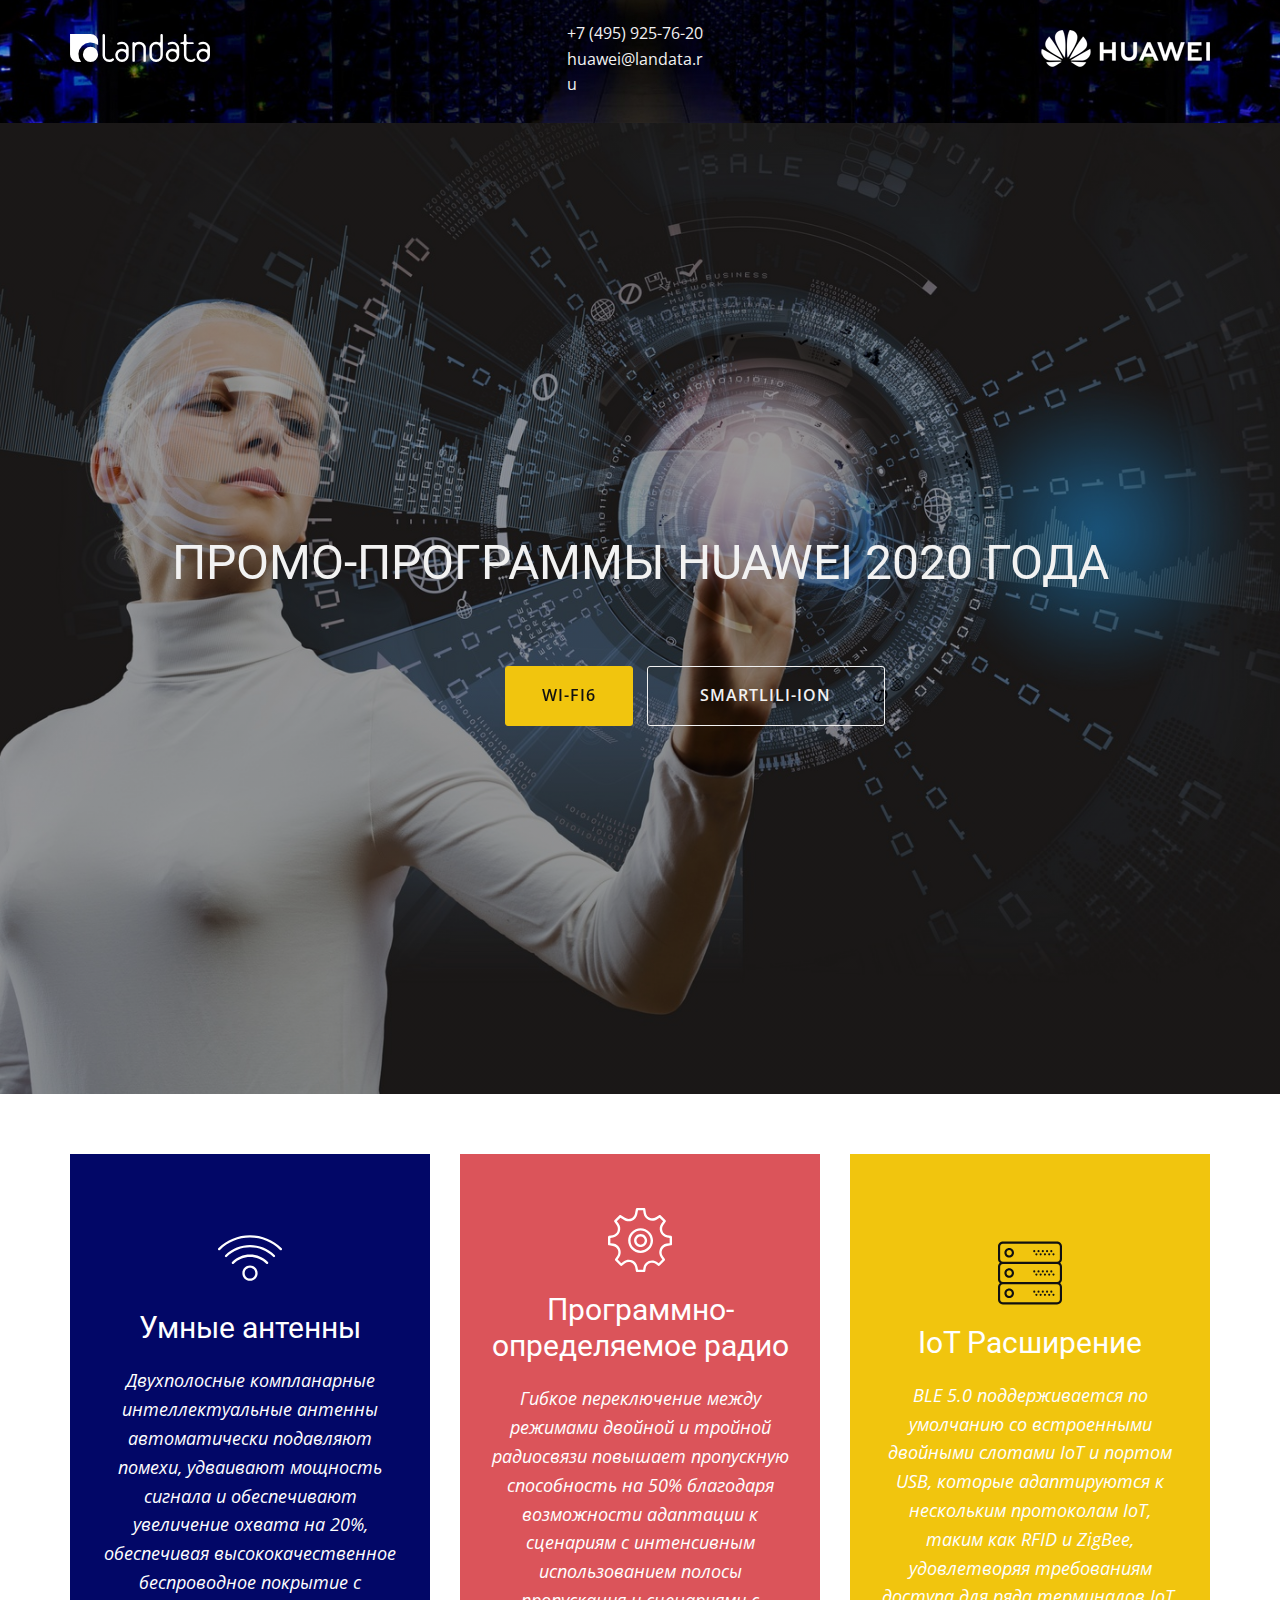
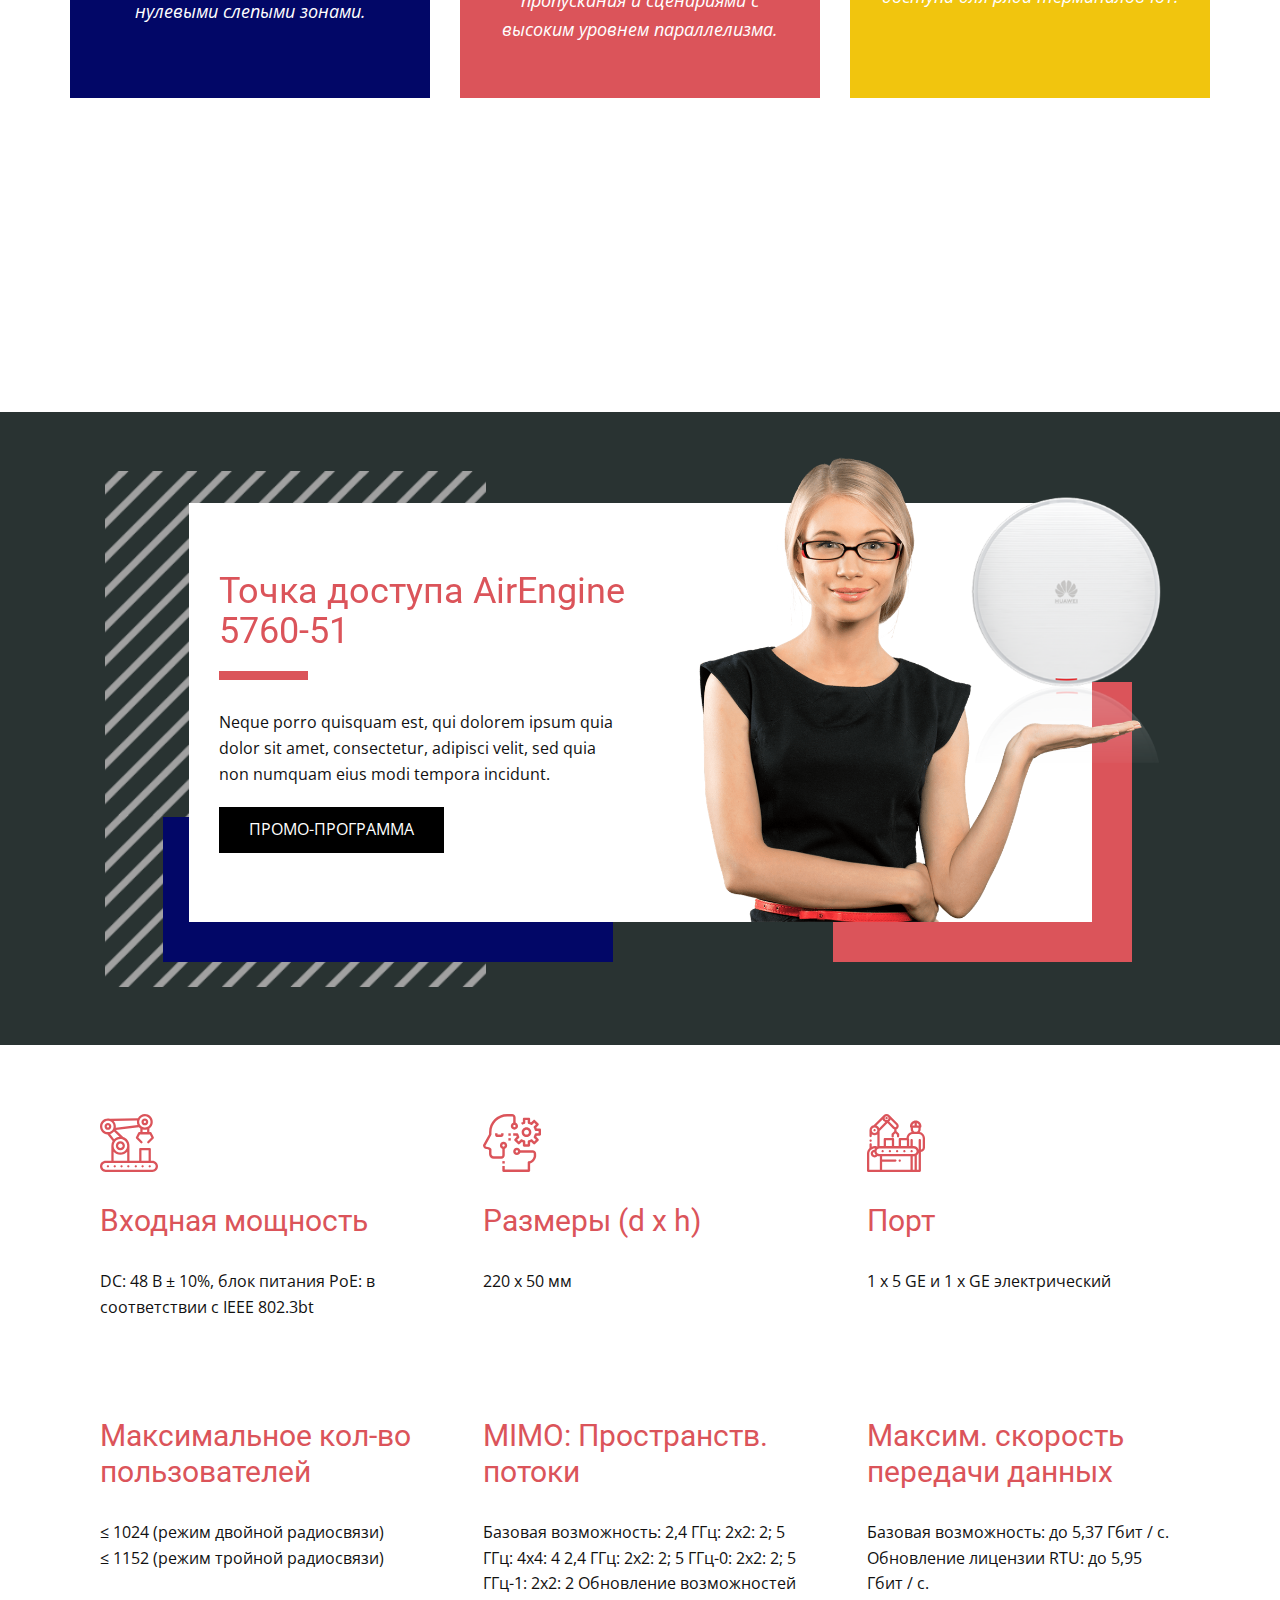
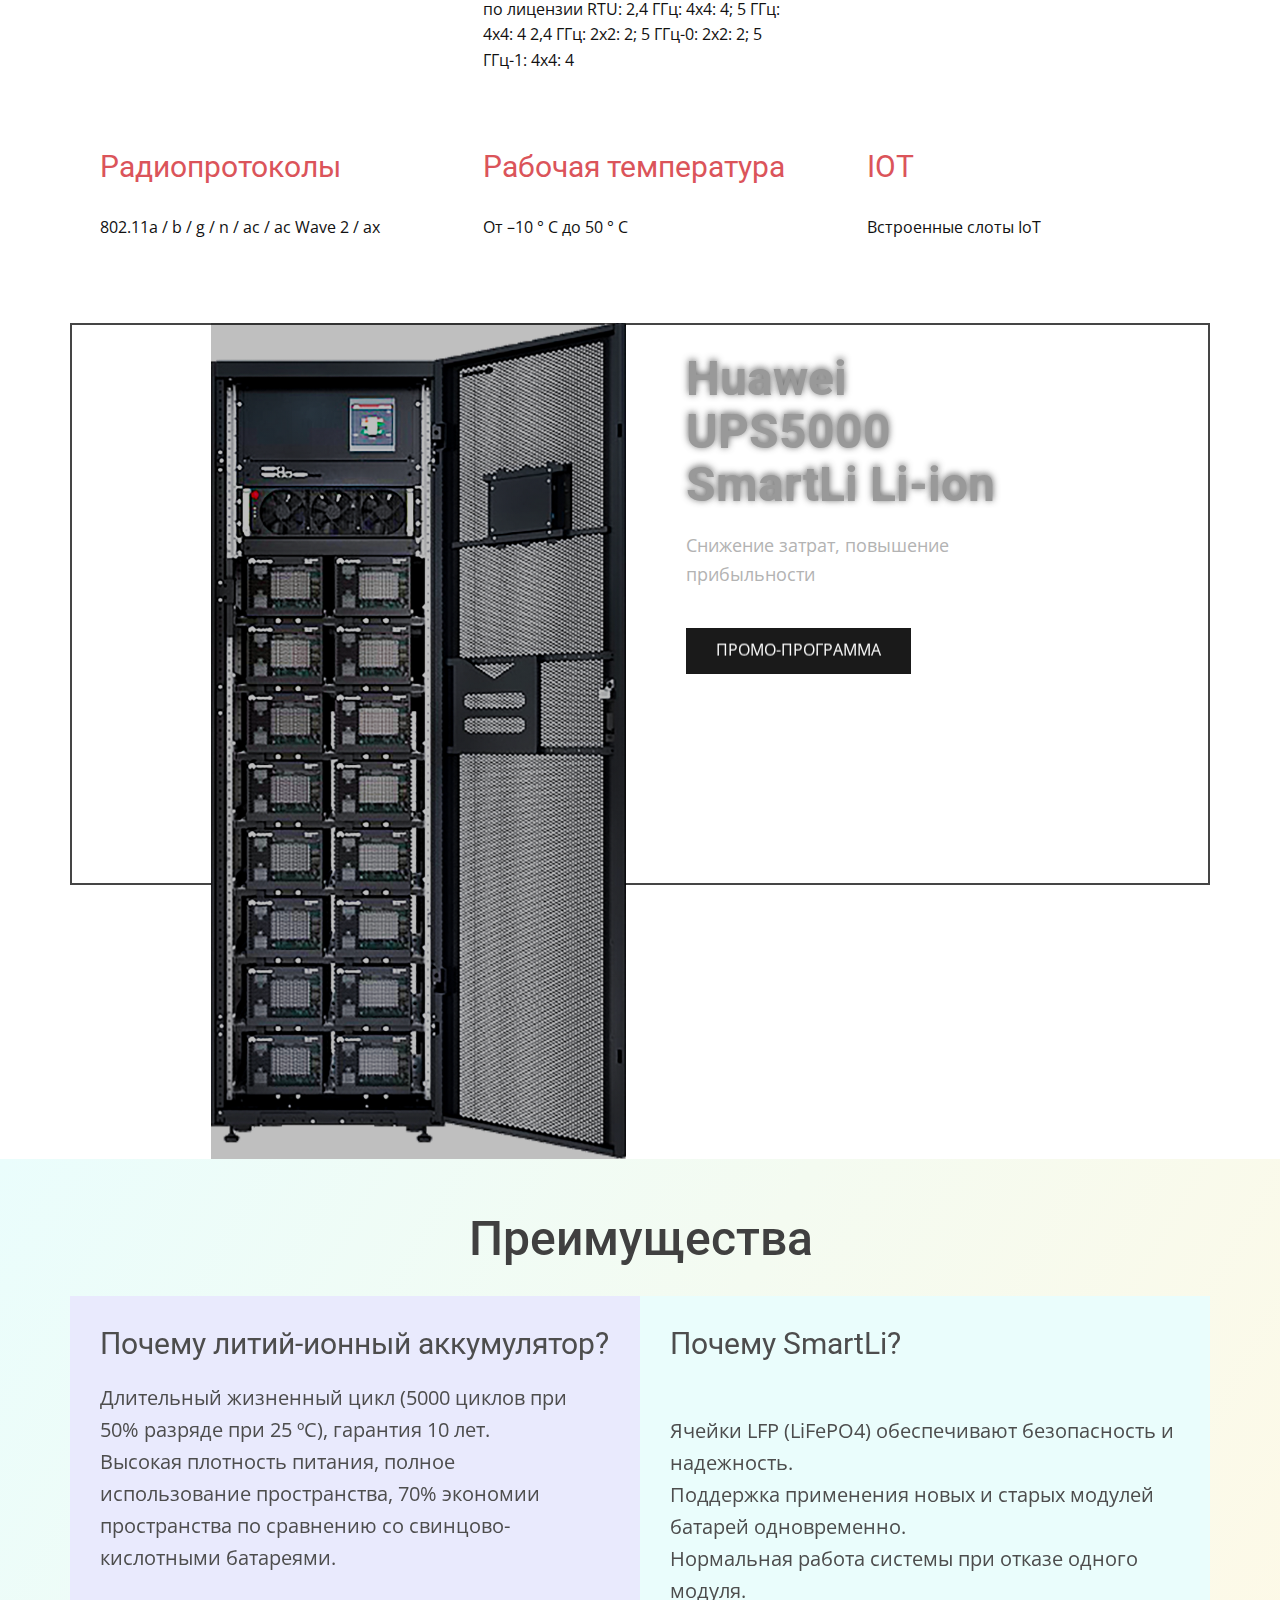
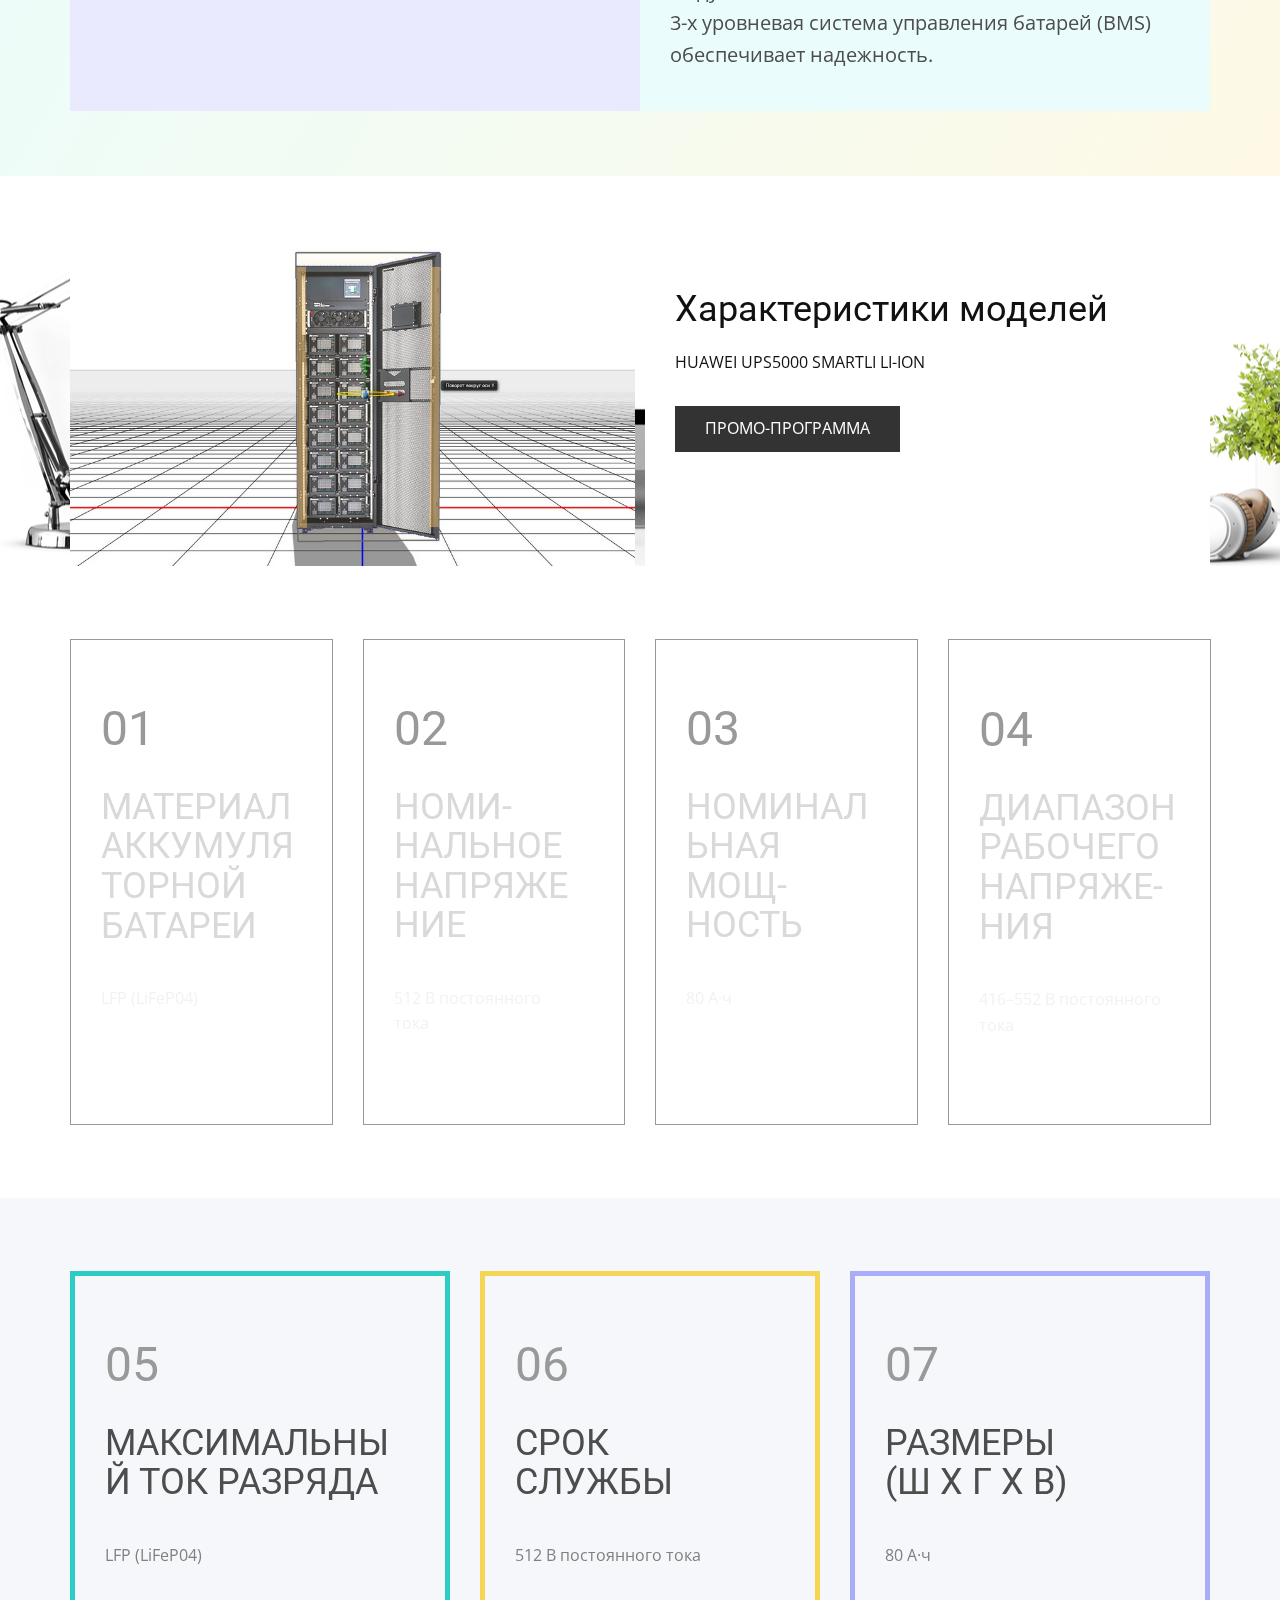
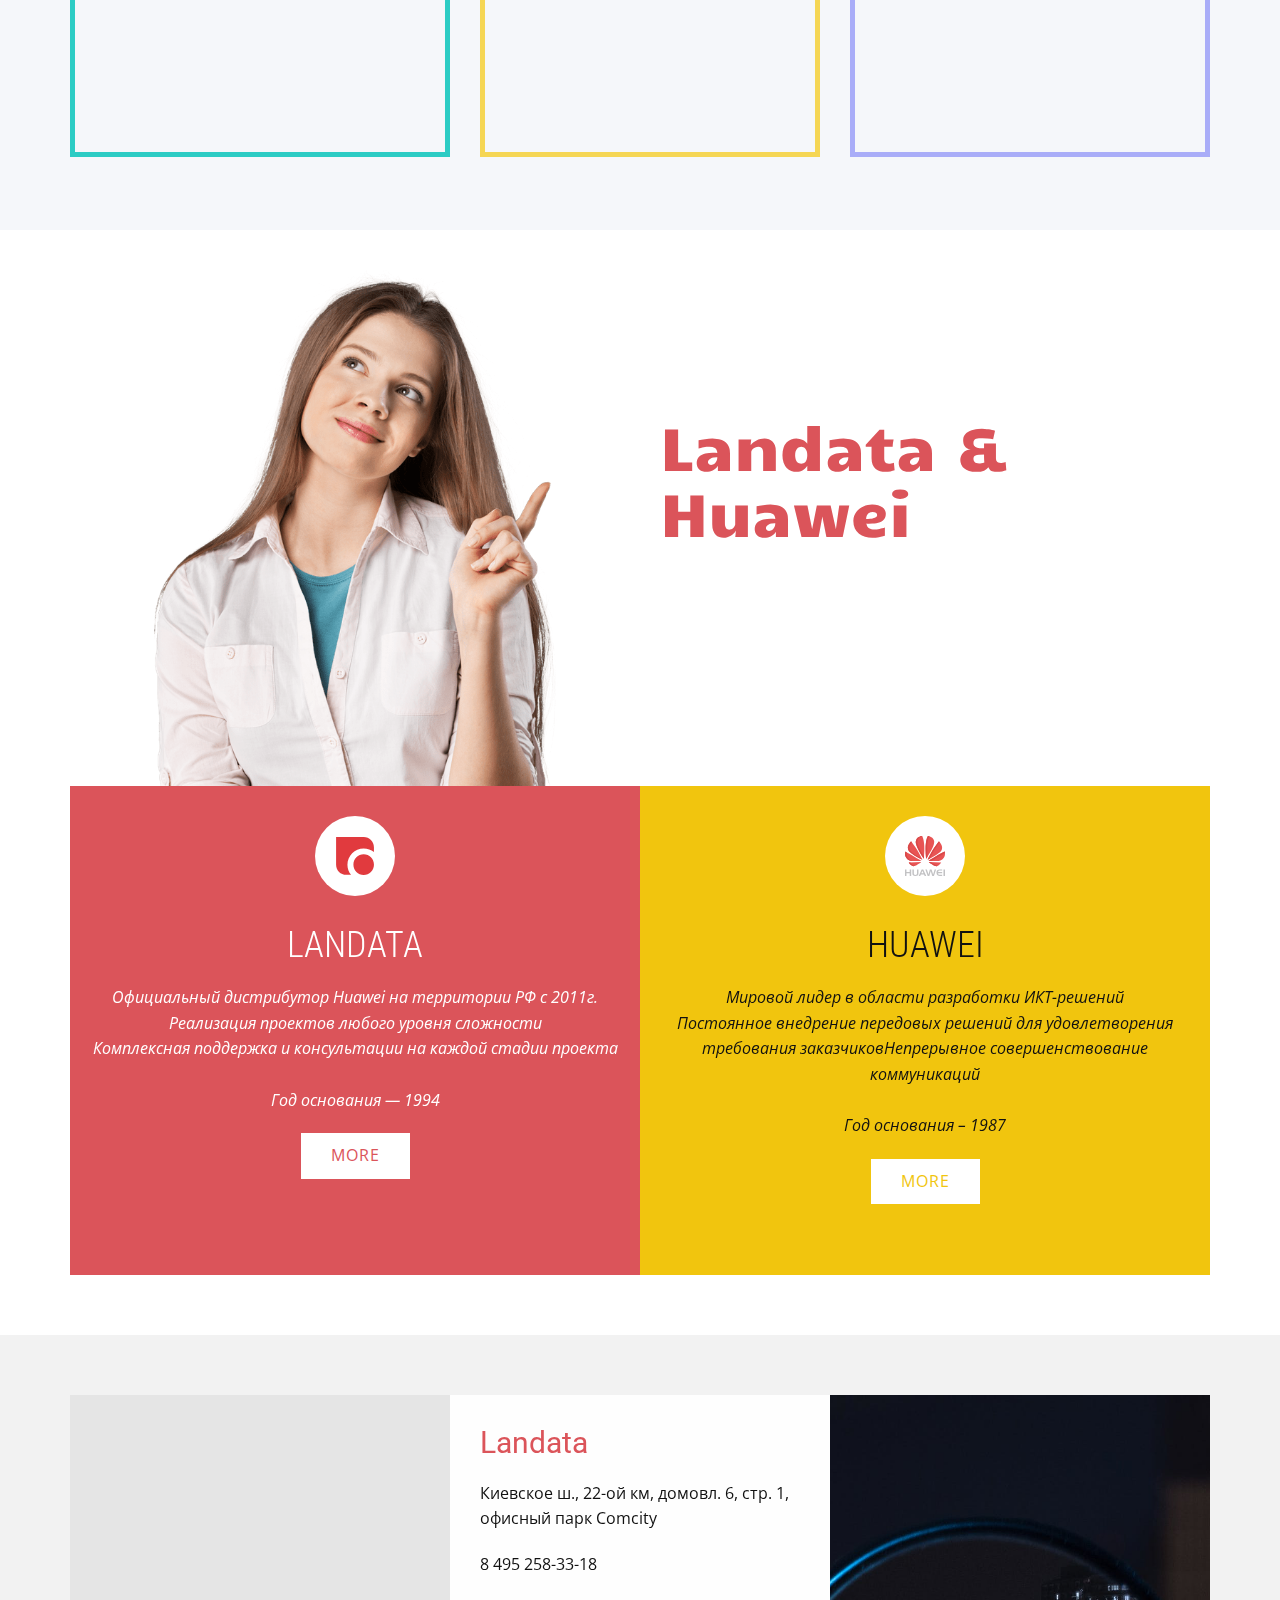
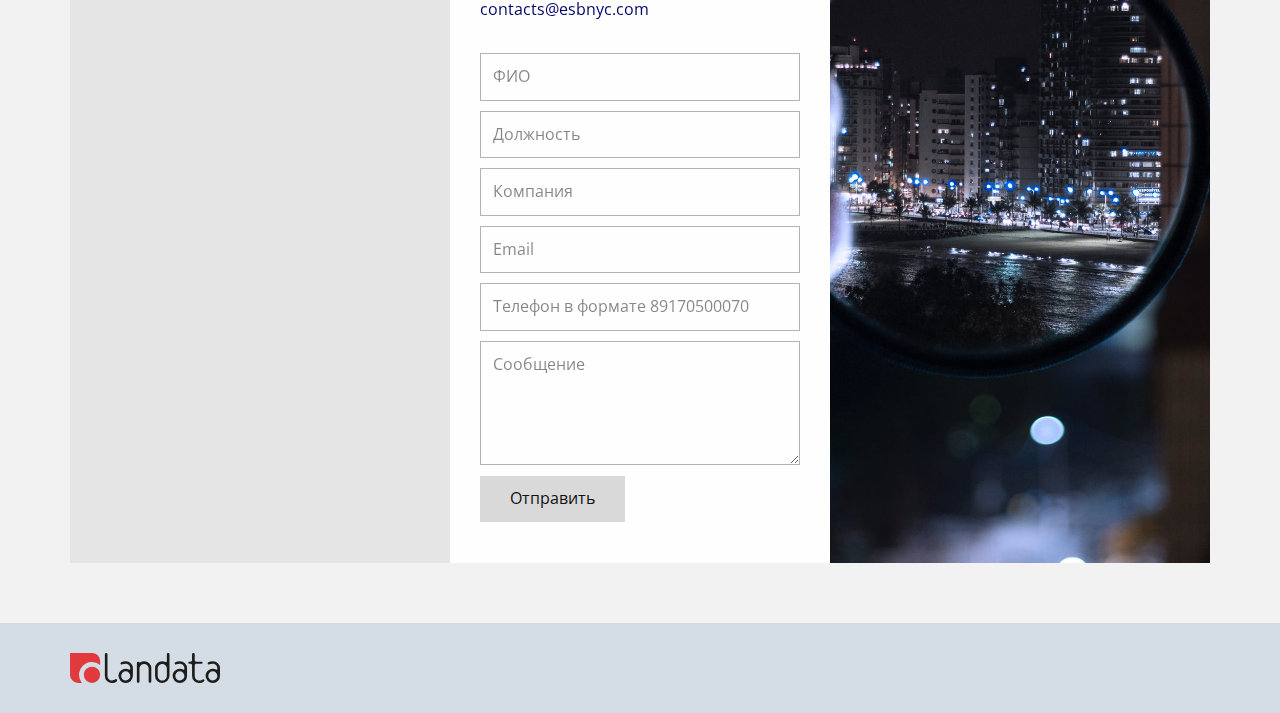
==== Landata-Huawei/home.html @ 4cc13ca8 "landata-huawei" ====
<!DOCTYPE html>
<html style="font-size: 16px;">
  <head>
    <meta name="viewport" content="width=device-width, initial-scale=1.0">
    <meta charset="utf-8">
    <meta name="keywords" content="ПРОМО-ПРОГРАММЫ HUAWEI 2020 ГОДА, Точка доступа AirEngine 5760-51, Huawei UPS5000 SmartLi Li-ion, Преимущества">
    <meta name="description" content="ПРОМО-ПРОГРАММЫ HUAWEI 2020 ГОД">
    <meta name="page_type" content="np-template-header-footer-from-plugin">
    <title>home</title>
    <link rel="stylesheet" href="nicepage.css" media="screen">
<link rel="stylesheet" href="home.css" media="screen">
    <script class="u-script" type="text/javascript" src="jquery.js" defer=""></script>
    <script class="u-script" type="text/javascript" src="nicepage.js" defer=""></script>
    <link rel="icon" href="images/favicon.png">
    <link id="u-google-font" rel="stylesheet" href="https://fonts.googleapis.com/css?family=Ubuntu:300,300i,400,400i,500,500i,700,700i|Roboto+Condensed:300,300i,400,400i,700,700i|Roboto:100,100i,300,300i,400,400i,500,500i,700,700i,900,900i|Open+Sans:300,300i,400,400i,600,600i,700,700i,800,800i|Candal">
    
    
    
    
    
    
    
    
    
    
    
    
    
    
    <script type="application/ld+json">{
		"@context": "http://schema.org",
		"@type": "Organization",
		"name": "Landata-Huawei",
		"url": "index.html",
		"logo": "images/2.svg"
}</script>
    <meta property="og:title" content="home">
    <meta property="og:type" content="website">
    <meta property="og:description" content="ПРОМО-ПРОГРАММЫ HUAWEI 2020 ГОД">
    <meta name="theme-color" content="#020767">
    <link rel="canonical" href="index.html">
    <meta property="og:url" content="index.html">
  </head>
  <body class="u-body"><header class="u-clearfix u-header u-image u-shading u-header" id="sec-599b" data-image-width="1600" data-image-height="827"><div class="u-clearfix u-sheet u-valign-middle u-sheet-1">
        <a href="#" class="u-image u-logo u-image-1">
          <img src="images/2.svg" class="u-logo-image u-logo-image-1" data-image-width="140">
        </a>
        <a href="#" class="u-image u-logo u-image-2" data-image-width="169" data-image-height="38">
          <img src="images/logo-huawei1.png" class="u-logo-image u-logo-image-2" data-image-width="140">
        </a>
        <p class="u-align-center-xs u-hidden-xs u-text u-text-grey-5 u-text-1">+7 (495) 925-76-20&nbsp;
          <br>
          <a class="logo-description" href="mailto:huawei@landata.ru">huawei@landata.ru</a>
        </p>
      </div></header>
    <section class="skrollable skrollable-after u-clearfix u-image u-shading u-section-1" id="sec-cb9d" data-image-width="1600" data-image-height="1067">
      <div class="u-clearfix u-sheet u-valign-middle-sm u-sheet-1">
        <div class="u-clearfix u-expanded-width-md u-layout-wrap u-layout-wrap-1">
          <div class="u-layout">
            <div class="u-layout-col">
              <div class="u-size-30">
                <div class="u-layout-row">
                  <div class="u-container-style u-layout-cell u-left-cell u-right-cell u-size-60 u-layout-cell-1">
                    <div class="u-container-layout u-valign-middle u-container-layout-1">
                      <h1 class="u-align-center u-text u-text-grey-5 u-text-1" data-animation-name="fadeIn" data-animation-duration="1000" data-animation-delay="0">ПРОМО-ПРОГРАММЫ HUAWEI 2020 ГОДА</h1>
                    </div>
                  </div>
                </div>
              </div>
              <div class="u-size-30">
                <div class="u-layout-row">
                  <div class="u-align-center-sm u-align-center-xs u-align-right-lg u-align-right-md u-align-right-xl u-container-style u-layout-cell u-left-cell u-size-30 u-layout-cell-2">
                    <div class="u-container-layout u-valign-middle u-container-layout-2">
                      <a href="#carousel_262c" class="u-border-1 u-border-palette-3-base u-border-radius-3 u-btn u-btn-round u-button-style u-palette-3-base u-btn-1" data-animation-name="jackInTheBox" data-animation-duration="1000" data-animation-delay="0" data-animation-direction="">WI-Fi6</a>
                    </div>
                  </div>
                  <div class="u-align-center-sm u-align-center-xs u-align-left-lg u-align-left-md u-align-left-xl u-container-style u-layout-cell u-right-cell u-size-30 u-layout-cell-3">
                    <div class="u-container-layout u-valign-middle u-container-layout-3">
                      <a href="#sec-e520" class="u-border-1 u-border-grey-5 u-border-radius-3 u-btn u-btn-round u-button-style u-none u-btn-2">SMARTLILI-ION</a>
                    </div>
                  </div>
                </div>
              </div>
            </div>
          </div>
        </div>
      </div>
    </section>
    <section class="skrollable skrollable-after u-align-center u-clearfix u-image u-parallax u-valign-top-lg u-valign-top-xl u-section-2" id="carousel_262c">
      <div class="u-container-style u-expanded-width-lg u-expanded-width-md u-expanded-width-sm u-expanded-width-xl u-group u-white u-group-1">
        <div class="u-container-layout u-container-layout-1"></div>
      </div>
      <div class="u-clearfix u-gutter-30 u-layout-wrap u-layout-wrap-1">
        <div class="u-layout">
          <div class="u-layout-row">
            <div class="u-container-style u-layout-cell u-left-cell u-palette-1-base u-size-20 u-layout-cell-1">
              <div class="u-container-layout u-valign-middle u-container-layout-2">
                <span class="u-icon u-icon-circle u-icon-1" data-animation-name="pulse" data-animation-duration="1000" data-animation-delay="0" data-animation-direction="">
                  <svg class="u-svg-link" preserveAspectRatio="xMidYMin slice" viewBox="0 0 54.908 54.908" style=""><use xmlns:xlink="http://www.w3.org/1999/xlink" xlink:href="#svg-983d"></use></svg>
                  <svg version="1.1" id="svg-983d" xmlns="http://www.w3.org/2000/svg" xmlns:xlink="http://www.w3.org/1999/xlink" x="0px" y="0px" viewBox="0 0 54.908 54.908" style="enable-background:new 0 0 54.908 54.908;" xml:space="preserve" class="u-svg-content"><g><path d="M54.615,19.123c-7.243-7.244-16.89-11.233-27.161-11.233S7.537,11.878,0.293,19.123c-0.391,0.391-0.391,1.023,0,1.414
		s1.023,0.391,1.414,0C8.573,13.67,17.717,9.889,27.454,9.889s18.881,3.781,25.747,10.647c0.195,0.195,0.451,0.293,0.707,0.293
		s0.512-0.098,0.707-0.293C55.006,20.146,55.006,19.513,54.615,19.123z"></path><path d="M6.171,25c-0.391,0.391-0.391,1.023,0,1.414c0.195,0.195,0.451,0.293,0.707,0.293s0.512-0.098,0.707-0.293
		c10.955-10.956,28.781-10.956,39.737,0c0.391,0.391,1.023,0.391,1.414,0s0.391-1.023,0-1.414C37.002,13.266,17.907,13.264,6.171,25
		z"></path><path d="M27.454,24.508c-5.825,0-11.295,2.263-15.404,6.371c-0.391,0.391-0.391,1.023,0,1.414s1.023,0.391,1.414,0
		c3.731-3.73,8.699-5.785,13.99-5.785c5.291,0,10.259,2.055,13.99,5.785c0.195,0.195,0.451,0.293,0.707,0.293
		s0.512-0.098,0.707-0.293c0.391-0.391,0.391-1.023,0-1.414C38.75,26.771,33.279,24.508,27.454,24.508z"></path><path d="M27.454,33.916c-3.612,0-6.551,2.939-6.551,6.552s2.939,6.552,6.551,6.552c3.613,0,6.552-2.939,6.552-6.552
		S31.067,33.916,27.454,33.916z M27.454,45.019c-2.51,0-4.551-2.042-4.551-4.552s2.042-4.552,4.551-4.552s4.552,2.042,4.552,4.552
		S29.964,45.019,27.454,45.019z"></path>
</g><g></g><g></g><g></g><g></g><g></g><g></g><g></g><g></g><g></g><g></g><g></g><g></g><g></g><g></g><g></g></svg>
                </span>
                <h3 class="u-align-center u-text u-text-body-alt-color u-text-1">Умные антенны</h3>
                <p class="u-align-center u-text u-text-body-alt-color u-text-2">Двухполосные компланарные интеллектуальные антенны автоматически подавляют помехи, удваивают мощность сигнала и обеспечивают увеличение охвата на 20%, обеспечивая высококачественное беспроводное покрытие с нулевыми слепыми зонами.</p>
              </div>
            </div>
            <div class="u-container-style u-layout-cell u-palette-2-base u-size-20 u-layout-cell-2">
              <div class="u-container-layout u-valign-middle u-container-layout-3">
                <span class="u-icon u-icon-circle u-icon-2" data-animation-name="rotateIn" data-animation-duration="1000" data-animation-delay="0" data-animation-direction="">
                  <svg class="u-svg-link" preserveAspectRatio="xMidYMin slice" viewBox="0 0 54 54" style=""><use xmlns:xlink="http://www.w3.org/1999/xlink" xlink:href="#svg-01af"></use></svg>
                  <svg xmlns="http://www.w3.org/2000/svg" xmlns:xlink="http://www.w3.org/1999/xlink" version="1.1" id="svg-01af" x="0px" y="0px" viewBox="0 0 54 54" style="enable-background:new 0 0 54 54;" xml:space="preserve" class="u-svg-content"><g><path d="M53.188,23.518l-3.128-0.602c-1.842-0.354-3.351-1.607-4.035-3.354c-0.686-1.745-0.433-3.69,0.677-5.203l1.964-2.679   c0.292-0.397,0.249-0.949-0.1-1.298l-4.242-4.242c-0.339-0.339-0.871-0.39-1.268-0.121l-2.638,1.786   c-1.552,1.052-3.505,1.231-5.224,0.482c-1.719-0.75-2.916-2.305-3.201-4.158l-0.505-3.282C31.413,0.36,30.994,0,30.5,0h-6   c-0.479,0-0.892,0.34-0.982,0.812l-0.777,4.04c-0.347,1.801-1.565,3.296-3.26,3.997c-1.694,0.704-3.613,0.507-5.131-0.521   L10.944,6.02c-0.397-0.268-0.929-0.218-1.268,0.121l-4.243,4.242c-0.349,0.349-0.391,0.9-0.1,1.299l1.964,2.679   c1.109,1.512,1.362,3.457,0.677,5.203c-0.686,1.745-2.194,2.999-4.036,3.353l-3.128,0.602C0.34,23.608,0,24.021,0,24.5v6   c0,0.493,0.36,0.913,0.848,0.988l3.283,0.505c1.853,0.285,3.408,1.481,4.157,3.2c0.75,1.72,0.57,3.673-0.482,5.226L6.02,43.057   c-0.269,0.396-0.218,0.929,0.121,1.268l4.242,4.242c0.349,0.348,0.899,0.393,1.298,0.1l2.679-1.964   c1.512-1.109,3.457-1.365,5.202-0.677c1.746,0.685,3,2.193,3.354,4.035l0.602,3.128C23.608,53.66,24.021,54,24.5,54h6   c0.494,0,0.914-0.36,0.988-0.848l0.355-2.309c0.292-1.896,1.523-3.465,3.294-4.198c1.771-0.73,3.751-0.495,5.297,0.64l1.884,1.381   c0.399,0.293,0.95,0.248,1.298-0.1l4.242-4.242c0.339-0.339,0.39-0.871,0.121-1.268l-1.786-2.638   c-1.052-1.553-1.232-3.506-0.482-5.225c0.75-1.72,2.304-2.916,4.158-3.201l3.282-0.505C53.64,31.413,54,30.993,54,30.5v-6   C54,24.021,53.66,23.608,53.188,23.518z M52,29.642l-2.435,0.375c-2.535,0.39-4.661,2.026-5.687,4.378   c-1.025,2.351-0.779,5.022,0.66,7.146l1.323,1.954l-3.052,3.052l-1.192-0.874c-2.115-1.551-4.822-1.875-7.246-0.874   c-2.422,1.004-4.107,3.149-4.505,5.741L29.642,52h-4.316l-0.446-2.316c-0.484-2.52-2.2-4.583-4.588-5.521   c-2.385-0.937-5.047-0.589-7.115,0.926l-1.987,1.457l-3.052-3.052l1.324-1.954c1.438-2.123,1.685-4.795,0.659-7.146   c-1.026-2.351-3.152-3.987-5.687-4.377L2,29.642v-4.315l2.317-0.445c2.519-0.484,4.582-2.199,5.52-4.587   c0.937-2.388,0.591-5.048-0.926-7.117L7.454,11.19l3.052-3.052l2.723,1.845c2.077,1.407,4.701,1.675,7.018,0.713   c2.317-0.96,3.984-3.004,4.458-5.468L25.326,2h4.316l0.375,2.435c0.39,2.535,2.027,4.661,4.378,5.687   c2.351,1.026,5.022,0.778,7.146-0.659l1.954-1.323l3.052,3.052l-1.457,1.986c-1.517,2.068-1.863,4.729-0.925,7.117   c0.937,2.388,3,4.103,5.52,4.587L52,25.326V29.642z"></path><path d="M27.5,17C21.71,17,17,21.71,17,27.5S21.71,38,27.5,38S38,33.29,38,27.5S33.29,17,27.5,17z M27.5,36   c-4.687,0-8.5-3.813-8.5-8.5s3.813-8.5,8.5-8.5s8.5,3.813,8.5,8.5S32.187,36,27.5,36z"></path><path d="M27.5,22c-3.033,0-5.5,2.468-5.5,5.5s2.467,5.5,5.5,5.5s5.5-2.468,5.5-5.5S30.533,22,27.5,22z M27.5,31   c-1.93,0-3.5-1.57-3.5-3.5s1.57-3.5,3.5-3.5s3.5,1.57,3.5,3.5S29.43,31,27.5,31z"></path>
</g><g></g><g></g><g></g><g></g><g></g><g></g><g></g><g></g><g></g><g></g><g></g><g></g><g></g><g></g><g></g></svg>
                </span>
                <h3 class="u-align-center u-text u-text-body-alt-color u-text-3">Программно-определяемое радио</h3>
                <p class="u-align-center u-text u-text-body-alt-color u-text-4">Гибкое переключение между режимами двойной и тройной радиосвязи повышает пропускную способность на 50% благодаря возможности адаптации к сценариям с интенсивным использованием полосы пропускания и сценариями с высоким уровнем параллелизма.
                  <br>
                </p>
              </div>
            </div>
            <div class="u-align-center u-container-style u-layout-cell u-palette-3-base u-right-cell u-size-20 u-layout-cell-3">
              <div class="u-container-layout u-valign-middle u-container-layout-4">
                <span class="u-icon u-icon-circle u-icon-3" data-animation-name="zoomIn" data-animation-duration="1000" data-animation-delay="0" data-animation-direction="">
                  <svg class="u-svg-link" preserveAspectRatio="xMidYMin slice" viewBox="0 0 60 60" style=""><use xmlns:xlink="http://www.w3.org/1999/xlink" xlink:href="#svg-a3b0"></use></svg>
                  <svg xmlns="http://www.w3.org/2000/svg" xmlns:xlink="http://www.w3.org/1999/xlink" version="1.1" id="svg-a3b0" x="0px" y="0px" viewBox="0 0 60 60" style="enable-background:new 0 0 60 60;" xml:space="preserve" class="u-svg-content"><g><path d="M10.5,6.5C8.019,6.5,6,8.519,6,11s2.019,4.5,4.5,4.5S15,13.481,15,11S12.981,6.5,10.5,6.5z M10.5,13.5   C9.122,13.5,8,12.379,8,11s1.122-2.5,2.5-2.5S13,9.621,13,11S11.878,13.5,10.5,13.5z"></path><circle cx="50" cy="9.5" r="1"></circle><circle cx="46" cy="9.5" r="1"></circle><circle cx="52" cy="12.5" r="1"></circle><circle cx="48" cy="12.5" r="1"></circle><circle cx="42" cy="9.5" r="1"></circle><circle cx="44" cy="12.5" r="1"></circle><circle cx="38" cy="9.5" r="1"></circle><circle cx="40" cy="12.5" r="1"></circle><circle cx="34" cy="9.5" r="1"></circle><circle cx="36" cy="12.5" r="1"></circle><path d="M60,16.892V5.108C60,2.567,57.933,0.5,55.392,0.5H4.608C2.067,0.5,0,2.567,0,5.108v11.783c0,1.469,0.703,2.764,1.777,3.608   C0.703,21.344,0,22.64,0,24.108v11.783c0,1.469,0.703,2.764,1.777,3.608C0.703,40.344,0,41.64,0,43.108v11.783   C0,57.433,2.067,59.5,4.608,59.5h50.783c2.541,0,4.608-2.067,4.608-4.608V43.108c0-1.469-0.703-2.764-1.777-3.608   C59.297,38.656,60,37.36,60,35.892V24.108c0-1.469-0.703-2.764-1.777-3.608C59.297,19.656,60,18.36,60,16.892z M58,43.108v11.783   c0,1.438-1.17,2.608-2.608,2.608H4.608C3.17,57.5,2,56.33,2,54.892V43.108C2,41.67,3.17,40.5,4.608,40.5h50.783   C56.83,40.5,58,41.67,58,43.108z M58,24.108v11.783c0,1.438-1.17,2.608-2.608,2.608H4.608C3.17,38.5,2,37.33,2,35.892V24.108   C2,22.67,3.17,21.5,4.608,21.5h50.783C56.83,21.5,58,22.67,58,24.108z M4.608,19.5C3.17,19.5,2,18.33,2,16.892V5.108   C2,3.67,3.17,2.5,4.608,2.5h50.783C56.83,2.5,58,3.67,58,5.108v11.783c0,1.438-1.17,2.608-2.608,2.608H4.608z"></path><path d="M10.5,34.5c2.481,0,4.5-2.019,4.5-4.5s-2.019-4.5-4.5-4.5S6,27.519,6,30S8.019,34.5,10.5,34.5z M10.5,27.5   c1.378,0,2.5,1.121,2.5,2.5s-1.122,2.5-2.5,2.5S8,31.379,8,30S9.122,27.5,10.5,27.5z"></path><circle cx="50" cy="28.5" r="1"></circle><circle cx="46" cy="28.5" r="1"></circle><circle cx="52" cy="31.5" r="1"></circle><circle cx="48" cy="31.5" r="1"></circle><circle cx="42" cy="28.5" r="1"></circle><circle cx="44" cy="31.5" r="1"></circle><circle cx="38" cy="28.5" r="1"></circle><circle cx="40" cy="31.5" r="1"></circle><circle cx="34" cy="28.5" r="1"></circle><circle cx="36" cy="31.5" r="1"></circle><path d="M10.5,53.5c2.481,0,4.5-2.019,4.5-4.5s-2.019-4.5-4.5-4.5S6,46.519,6,49S8.019,53.5,10.5,53.5z M10.5,46.5   c1.378,0,2.5,1.121,2.5,2.5s-1.122,2.5-2.5,2.5S8,50.379,8,49S9.122,46.5,10.5,46.5z"></path><circle cx="50" cy="47.5" r="1"></circle><circle cx="46" cy="47.5" r="1"></circle><circle cx="52" cy="50.5" r="1"></circle><circle cx="48" cy="50.5" r="1"></circle><circle cx="42" cy="47.5" r="1"></circle><circle cx="44" cy="50.5" r="1"></circle><circle cx="38" cy="47.5" r="1"></circle><circle cx="40" cy="50.5" r="1"></circle><circle cx="34" cy="47.5" r="1"></circle><circle cx="36" cy="50.5" r="1"></circle>
</g><g></g><g></g><g></g><g></g><g></g><g></g><g></g><g></g><g></g><g></g><g></g><g></g><g></g><g></g><g></g></svg>
                </span>
                <h3 class="u-text u-text-body-alt-color u-text-5">IoT Расширение</h3>
                <p class="u-text u-text-body-alt-color u-text-6">BLE 5.0 поддерживается по умолчанию со встроенными двойными слотами IoT и портом USB, которые адаптируются к нескольким протоколам IoT, таким как RFID и ZigBee, удовлетворяя требованиям доступа для ряда терминалов IoT.</p>
              </div>
            </div>
          </div>
        </div>
      </div>
    </section>
    <section class="u-align-center u-clearfix u-palette-4-dark-3 u-section-3" id="carousel_86a4">
      <div class="u-clearfix u-sheet u-sheet-1">
        <div class="u-container-style u-group u-image u-image-1">
          <div class="u-container-layout u-container-layout-1"></div>
        </div>
        <div class="u-container-style u-group u-palette-2-base u-group-2">
          <div class="u-container-layout u-container-layout-2">
            <img src="images/1.png" alt="" class="u-image u-image-default u-image-2" data-image-width="650" data-image-height="488">
          </div>
        </div>
        <div class="u-container-style u-group u-palette-1-base u-group-3">
          <div class="u-container-layout u-container-layout-3"></div>
        </div>
        <div class="u-clearfix u-expanded-width-xs u-layout-wrap u-layout-wrap-1">
          <div class="u-layout">
            <div class="u-layout-row">
              <div class="u-container-style u-layout-cell u-left-cell u-size-29-md u-size-29-sm u-size-29-xs u-size-31-lg u-size-31-xl u-white u-layout-cell-1">
                <div class="u-container-layout u-valign-middle u-container-layout-4">
                  <h2 class="u-text u-text-default u-text-palette-2-base u-text-1" data-animation-name="lightSpeedIn" data-animation-duration="1000" data-animation-delay="0" data-animation-direction="">Точка доступа AirEngine 5760-51</h2>
                  <div class="u-border-9 u-border-palette-2-base u-line u-line-horizontal u-line-1"></div>
                  <p class="u-text u-text-default u-text-2">Neque porro quisquam est, qui dolorem ipsum quia dolor sit amet, consectetur, adipisci velit, sed quia non numquam eius modi tempora incidunt.</p>
                  <a href="#" class="u-black u-btn u-button-style u-btn-1">ПРОМО-ПРОГРАММА</a>
                </div>
              </div>
              <div class="u-container-style u-layout-cell u-right-cell u-size-29-lg u-size-29-xl u-size-31-md u-size-31-sm u-size-31-xs u-white u-layout-cell-2">
                <div class="u-container-layout u-container-layout-5">
                  <img src="images/xxxxxxxx-min.png" alt="" class="u-image u-image-default u-image-3" data-image-width="981" data-image-height="956">
                </div>
              </div>
            </div>
          </div>
        </div>
        <img src="images/1.png" alt="" class="u-image u-image-default u-image-4" data-image-width="650" data-image-height="488" data-animation-name="slideIn" data-animation-duration="1000" data-animation-delay="0" data-animation-direction="Down">
      </div>
    </section>
    <section class="u-clearfix u-section-4" id="carousel_26a4">
      <div class="u-clearfix u-sheet u-sheet-1">
        <div class="u-clearfix u-gutter-10 u-layout-spacing-vertical u-layout-wrap u-layout-wrap-1">
          <div class="u-layout">
            <div class="u-layout-row">
              <div class="u-align-left u-container-style u-layout-cell u-left-cell u-size-20 u-size-20-md u-layout-cell-1">
                <div class="u-container-layout u-container-layout-1">
                  <span class="u-align-left u-icon u-text-palette-2-base u-icon-1" data-animation-name="jackInTheBox" data-animation-duration="1000" data-animation-delay="0" data-animation-direction="">
                    <svg class="u-svg-link" preserveAspectRatio="xMidYMin slice" viewBox="0 0 512 512"><use xmlns:xlink="http://www.w3.org/1999/xlink" xlink:href="#svg-f8ba"></use></svg>
                    <svg xmlns="http://www.w3.org/2000/svg" xmlns:xlink="http://www.w3.org/1999/xlink" version="1.1" id="svg-f8ba" x="0px" y="0px" viewBox="0 0 512 512" style="enable-background:new 0 0 512 512;" xml:space="preserve" class="u-svg-content"><g><g><path d="M438.942,451.898c-5.518,0-9.997,4.479-9.997,9.997s4.479,9.997,9.997,9.997s9.997-4.479,9.997-9.997    S444.46,451.898,438.942,451.898z"></path>
</g>
</g><g><g><path d="M375.962,451.898c-5.518,0-9.997,4.479-9.997,9.997s4.479,9.997,9.997,9.997s9.997-4.479,9.997-9.997    S381.48,451.898,375.962,451.898z"></path>
</g>
</g><g><g><path d="M315.981,451.898c-5.518,0-9.997,4.479-9.997,9.997s4.479,9.997,9.997,9.997s9.997-4.479,9.997-9.997    S321.499,451.898,315.981,451.898z"></path>
</g>
</g><g><g><path d="M250.002,451.898c-5.518,0-9.997,4.479-9.997,9.997s4.479,9.997,9.997,9.997s9.997-4.479,9.997-9.997    S255.52,451.898,250.002,451.898z"></path>
</g>
</g><g><g><path d="M190.021,451.898c-5.518,0-9.997,4.479-9.997,9.997s4.479,9.997,9.997,9.997s9.997-4.479,9.997-9.997    S195.539,451.898,190.021,451.898z"></path>
</g>
</g><g><g><path d="M130.04,451.898c-5.518,0-9.997,4.479-9.997,9.997s4.479,9.997,9.997,9.997s9.997-4.479,9.997-9.997    S135.558,451.898,130.04,451.898z"></path>
</g>
</g><g><g><path d="M70.059,451.898c-5.518,0-9.997,4.479-9.997,9.997s4.479,9.997,9.997,9.997s9.997-4.479,9.997-9.997    S75.577,451.898,70.059,451.898z"></path>
</g>
</g><g><g><path d="M461.935,411.83h-12.996V309.943c0-5.521-4.476-9.997-9.997-9.997h-82.974c-5.521,0-9.997,4.476-9.997,9.997V411.83    h-85.973V279.952c0-17.576-5.593-34.255-16.176-48.233c-9.723-12.843-23.341-22.586-38.547-27.651l-65.612-62.422l204.269-24.848    c3.594,4.004,7.617,7.559,12.035,10.634v32.558h-9.997c-3.787,0-7.248,2.139-8.941,5.526l-19.994,39.987    c-1.924,3.849-1.17,8.497,1.872,11.539l39.987,39.987c3.904,3.904,10.234,3.904,14.139,0c3.904-3.904,3.904-10.234,0-14.139    l-34.893-34.892l14.009-28.016h87.612l14.009,28.016l-34.893,34.892c-3.904,3.904-3.904,10.234,0,14.139    c1.952,1.952,4.511,2.928,7.069,2.928c2.558,0,5.117-0.976,7.069-2.928l39.987-39.987c3.042-3.043,3.797-7.691,1.872-11.539    l-19.994-39.987c-1.693-3.387-5.155-5.526-8.941-5.526h-9.997v-32.554c18.63-13.008,29.99-34.497,29.99-57.418    c0-38.586-31.392-69.978-69.978-69.978c-25.977,0-49.492,14.25-61.618,36.801L90.729,42.03c-0.877,0.019-1.719,0.161-2.524,0.39    c-5.905-1.579-11.988-2.392-18.146-2.392c-38.586,0-69.978,31.392-69.978,69.978c0,37.28,29.305,67.839,66.088,69.864    l45.451,58.657c-7.583,12.456-11.57,26.627-11.57,41.425v131.877H50.065c-13.368,0-25.939,5.209-35.397,14.668    C5.209,435.956,0,448.526,0,461.895c0,27.606,22.459,50.065,50.065,50.065h411.87c13.368,0,25.939-5.209,35.397-14.668    c9.459-9.458,14.668-22.029,14.668-35.397C512,434.289,489.541,411.83,461.935,411.83z M415.949,159.99h-39.987v-22.91    c6.457,1.921,13.194,2.916,19.994,2.916c6.8,0,13.537-0.995,19.994-2.916V159.99z M349.882,50.598    c0-0.001,0.001-0.002,0.001-0.003c7.839-18.565,25.923-30.56,46.072-30.56c27.561,0,49.984,22.423,49.984,49.984    c0,17.79-9.579,34.382-25.001,43.301c-7.555,4.373-16.194,6.683-24.983,6.683c-8.789,0-17.429-2.311-24.985-6.684    c-5.817-3.365-10.82-7.784-14.874-13.143c-6.623-8.732-10.124-19.161-10.124-30.157C345.973,63.271,347.288,56.737,349.882,50.598    z M365.965,319.94h62.98v91.971h-62.98V319.94z M197.158,222.46c0.006,0.002,0.013,0.004,0.02,0.006    c25.216,7.501,42.827,31.14,42.827,57.487c0,33.074-26.907,59.981-59.981,59.981s-59.981-26.908-59.981-59.981    c0-13.049,4.117-25.449,11.907-35.864c11.45-15.327,28.973-24.117,48.074-24.117C185.884,219.971,191.648,220.808,197.158,222.46z     M240.005,332.767v79.144H120.043v-79.144c14.666,16.636,36.112,27.16,59.981,27.16S225.339,349.402,240.005,332.767z     M327.201,56.991c-0.803,4.264-1.223,8.612-1.223,13.027c0,9.831,2.009,19.336,5.87,28.109l-192.779,23.451    c0.632-3.798,0.968-7.659,0.968-11.572c0-18.577-7.315-35.853-19.619-48.611L327.201,56.991z M68.035,159.938    c-26.626-1.066-47.961-23.05-47.961-49.932c0-27.561,22.423-49.984,49.984-49.984c5.483,0,10.882,0.883,16.046,2.624    c20.3,6.876,33.938,25.908,33.938,47.36c0,6.748-1.316,13.282-3.913,19.426c-0.683,1.617-1.479,3.251-2.354,4.834    c-8.258,14.844-23.587,24.476-40.49,25.594C71.573,159.424,69.761,159.441,68.035,159.938z M89.422,177.238    c13.526-3.916,25.662-11.866,34.681-22.8l48.266,45.919c-17.976,1.753-34.932,9.62-47.902,22.108L89.422,177.238z M483.079,483.04    c-5.651,5.651-13.161,8.764-21.144,8.764H50.065c-16.493,0-29.909-13.417-29.909-29.91c0-7.983,3.113-15.493,8.765-21.145    c5.651-5.651,13.161-8.764,21.144-8.764h59.981c0.414,0,0.82-0.032,1.221-0.081h137.515c0.401,0.049,0.807,0.081,1.221,0.081    h105.966c0.414,0,0.82-0.032,1.221-0.081h80.534c0.401,0.049,0.807,0.081,1.221,0.081h22.993c16.492,0,29.909,13.417,29.909,29.91    C491.844,469.878,488.731,477.388,483.079,483.04z"></path>
</g>
</g><g><g><path d="M395.956,40.028c-16.537,0-29.991,13.454-29.991,29.991c0,16.537,13.454,29.99,29.991,29.99    c16.537,0,29.99-13.454,29.99-29.99C425.946,53.482,412.492,40.028,395.956,40.028z M395.956,80.016    c-5.512,0-9.997-4.485-9.997-9.997s4.485-9.997,9.997-9.997s9.997,4.485,9.997,9.997S401.468,80.016,395.956,80.016z"></path>
</g>
</g><g><g><path d="M70.059,80.016c-16.537,0-29.991,13.454-29.991,29.991c0,16.537,13.454,29.99,29.991,29.99s29.991-13.454,29.991-29.99    C100.049,93.469,86.596,80.016,70.059,80.016z M70.059,120.003c-5.512,0-9.997-4.485-9.997-9.997c0-5.512,4.485-9.997,9.997-9.997    s9.997,4.485,9.997,9.997C80.056,115.518,75.571,120.003,70.059,120.003z"></path>
</g>
</g><g><g><path d="M180.024,239.965c-22.049,0-39.987,17.937-39.987,39.987c0,22.049,17.938,39.987,39.987,39.987    s39.987-17.938,39.987-39.987C220.011,257.903,202.073,239.965,180.024,239.965z M180.024,299.946    c-11.025,0-19.994-8.969-19.994-19.994c0-11.024,8.969-19.994,19.994-19.994c11.024,0,19.994,8.969,19.994,19.994    C200.018,290.977,191.049,299.946,180.024,299.946z"></path>
</g>
</g><g></g><g></g><g></g><g></g><g></g><g></g><g></g><g></g><g></g><g></g><g></g><g></g><g></g><g></g><g></g></svg>
                  </span>
                  <h3 class="u-text u-text-palette-2-base u-text-1">Входная мощность</h3>
                  <p class="u-text u-text-2">DC: 48 В ± 10%, блок питания PoE: в соответствии с IEEE 802.3bt</p>
                </div>
              </div>
              <div class="u-align-left u-container-style u-layout-cell u-size-20 u-size-20-md u-layout-cell-2">
                <div class="u-container-layout u-container-layout-2">
                  <span class="u-align-left u-icon u-text-palette-2-base u-icon-2" data-animation-name="fadeIn" data-animation-duration="1000" data-animation-delay="0">
                    <svg class="u-svg-link" preserveAspectRatio="xMidYMin slice" viewBox="0 0 512.014 512.014"><use xmlns:xlink="http://www.w3.org/1999/xlink" xlink:href="#svg-d6dd"></use></svg>
                    <svg xmlns="http://www.w3.org/2000/svg" xmlns:xlink="http://www.w3.org/1999/xlink" version="1.1" id="svg-d6dd" x="0px" y="0px" viewBox="0 0 512.014 512.014" style="enable-background:new 0 0 512.014 512.014;" xml:space="preserve" class="u-svg-content"><g><g><path d="M256.013,0.014h-42.667c-88.324,0.1-159.9,71.676-160,160v17.931L1.336,272.195c-0.866,1.579-1.321,3.351-1.323,5.152    c-0.018,0.606-0.018,1.213,0,1.819c0.502,17.171,14.829,30.684,32,30.181c7.758,0.431,15.2,3.218,21.333,7.989v34.677    c-0.024,0.815-0.024,1.631,0,2.447c0.676,22.888,19.778,40.896,42.667,40.22h64c0.606,0.018,1.213,0.018,1.819,0    c17.171-0.502,30.684-14.829,30.181-32v-64H170.68v64c0.062,0.634,0.062,1.273,0,1.907c-0.527,5.365-5.302,9.286-10.667,8.76h-64    c-0.851,0.054-1.705,0.054-2.556,0c-11.076-0.706-19.483-10.257-18.777-21.333v-39.765c0.001-3.055-1.308-5.964-3.595-7.989    c-10.698-9.857-24.539-15.612-39.072-16.245c-0.047,0.006-0.095,0.011-0.142,0.016c-5.143,0.545-9.755-3.182-10.301-8.326    l51.787-93.867c0.866-1.579,1.321-3.351,1.323-5.152v-20.672C74.768,83.467,136.8,21.435,213.347,21.347h42.539    c0.649-0.069,1.304-0.073,1.954-0.012c5.39,0.507,9.348,5.288,8.841,10.678v53.333h21.333V32.014c0.018-0.606,0.018-1.213,0-1.819    C287.511,13.024,273.184-0.489,256.013,0.014z"></path>
</g>
</g><g><g><path d="M437.347,320.014H320.013v21.333h117.333c0.634-0.062,1.273-0.062,1.907,0c5.365,0.527,9.287,5.302,8.76,10.667v20.16    c-1.536,6.368-11.819,43.84-42.667,43.84c-5.891,0-10.667,4.776-10.667,10.667v64H192.013v-32H170.68v42.667    c0,5.891,4.776,10.667,10.667,10.667h224v0c5.891,0,10.667-4.776,10.667-10.667v-64.939c33.344-6.304,49.237-41.483,53.12-60.928    c0.143-0.702,0.214-1.417,0.213-2.133v-21.333c0.018-0.606,0.018-1.213,0-1.819C468.845,333.024,454.518,319.511,437.347,320.014z    "></path>
</g>
</g><g><g><path d="M501.347,128.014h-26.891c-1.129-3.169-2.421-6.277-3.872-9.312l19.029-19.029c4.164-4.165,4.164-10.917,0-15.083    l-30.176-30.176c-4.165-4.164-10.917-4.164-15.083,0l-19.029,19.029c-3.036-1.445-6.144-2.733-9.312-3.861V42.68    c0-5.891-4.776-10.667-10.667-10.667H362.68c-5.891,0-10.667,4.776-10.667,10.667v26.901c-5.808,2.051-11.402,4.662-16.704,7.797    l10.837,18.368c5.998-3.531,12.461-6.206,19.2-7.947c4.709-1.216,7.999-5.462,8-10.325V53.347h21.333v24.128    c-0.006,4.861,3.275,9.111,7.979,10.336c6.739,1.741,13.202,4.416,19.2,7.947c4.192,2.477,9.529,1.801,12.971-1.643l17.067-17.067    l15.093,15.061l-17.067,17.067c-3.447,3.439-4.127,8.777-1.653,12.971c3.538,5.997,6.22,12.46,7.968,19.2    c1.215,4.705,5.456,7.994,10.315,8h24.128v21.323h-24.107c-4.859,0.006-9.1,3.295-10.315,8c-1.748,6.74-4.43,13.203-7.968,19.2    c-2.474,4.194-1.794,9.531,1.653,12.971l17.067,17.067l-15.083,15.083l-17.067-17.067c-3.442-3.444-8.779-4.12-12.971-1.643    c-5.998,3.531-12.461,6.206-19.2,7.947c-4.709,1.216-7.999,5.462-8,10.325v24.128h-21.333v-24.117    c-0.001-4.863-3.291-9.11-8-10.325c-6.739-1.741-13.202-4.416-19.2-7.947c-4.192-2.477-9.529-1.801-12.971,1.643L316.12,243    l-15.083-15.083l17.067-17.067c3.447-3.439,4.128-8.777,1.653-12.971c-3.538-5.997-6.22-12.46-7.968-19.2    c-1.215-4.705-5.456-7.994-10.315-8H266.68v21.333h26.901c1.125,3.169,2.414,6.277,3.861,9.312l-19.029,19.029    c-4.164,4.165-4.164,10.917,0,15.083l30.176,30.176c4.165,4.164,10.917,4.164,15.083,0l19.029-19.029    c3.036,1.445,6.144,2.733,9.312,3.861v26.901c0,5.891,4.776,10.667,10.667,10.667h42.667l0,0c5.891,0,10.667-4.776,10.667-10.667    v-26.891c3.168-1.128,6.276-2.417,9.312-3.861l19.029,19.019c4.165,4.164,10.917,4.164,15.083,0l30.176-30.176    c4.164-4.165,4.164-10.917,0-15.083l-19.04-19.029c1.451-3.035,2.743-6.143,3.872-9.312h26.901    c5.891,0,10.667-4.776,10.667-10.667V138.68C512.013,132.789,507.238,128.014,501.347,128.014z"></path>
</g>
</g><g><g><path d="M384.013,117.347c-23.564,0-42.667,19.103-42.667,42.667s19.102,42.667,42.667,42.667    c23.564,0,42.667-19.103,42.667-42.667S407.578,117.347,384.013,117.347z M384.013,181.347c-11.782,0-21.333-9.551-21.333-21.333    c0-11.782,9.551-21.333,21.333-21.333c11.782,0,21.333,9.551,21.333,21.333C405.347,171.796,395.796,181.347,384.013,181.347z"></path>
</g>
</g><g><g><path d="M160.013,170.68v10.667h-32V170.68H106.68v10.667c-0.006,0.295-0.006,0.589,0,0.884    c0.244,11.538,9.795,20.693,21.333,20.449h32c0.295,0.006,0.589,0.006,0.884,0c11.538-0.244,20.693-9.795,20.449-21.333V170.68    H160.013z"></path>
</g>
</g><g><g><path d="M298.68,298.68c-17.673,0-32,14.327-32,32c0,17.673,14.327,32,32,32c17.673,0,32-14.327,32-32    C330.68,313.007,316.353,298.68,298.68,298.68z M298.68,341.347c-5.891,0-10.667-4.776-10.667-10.667    c0-5.891,4.776-10.667,10.667-10.667c5.891,0,10.667,4.776,10.667,10.667C309.347,336.571,304.571,341.347,298.68,341.347z"></path>
</g>
</g><g><g><path d="M181.347,245.347c-17.673,0-32,14.327-32,32c0,17.673,14.327,32,32,32c17.673,0,32-14.327,32-32    C213.347,259.674,199.02,245.347,181.347,245.347z M181.347,288.014c-5.891,0-10.667-4.776-10.667-10.667    c0-5.891,4.776-10.667,10.667-10.667c5.891,0,10.667,4.776,10.667,10.667C192.013,283.238,187.238,288.014,181.347,288.014z"></path>
</g>
</g><g><g><path d="M277.347,74.68c-17.673,0-32,14.327-32,32c0,17.673,14.327,32,32,32c17.673,0,32-14.327,32-32    C309.347,89.007,295.02,74.68,277.347,74.68z M277.347,117.347c-5.891,0-10.667-4.776-10.667-10.667s4.776-10.667,10.667-10.667    c5.891,0,10.667,4.776,10.667,10.667S283.238,117.347,277.347,117.347z"></path>
</g>
</g><g><g><rect x="224.013" y="170.68" width="21.333" height="21.333"></rect>
</g>
</g><g><g><rect x="224.013" y="213.347" width="21.333" height="21.333"></rect>
</g>
</g><g><g><rect x="170.68" y="416.014" width="21.333" height="21.333"></rect>
</g>
</g><g></g><g></g><g></g><g></g><g></g><g></g><g></g><g></g><g></g><g></g><g></g><g></g><g></g><g></g><g></g></svg>
                  </span>
                  <h3 class="u-text u-text-palette-2-base u-text-3">Размеры (d x h)</h3>
                  <p class="u-text u-text-4">220 х 50 мм</p>
                </div>
              </div>
              <div class="u-align-left u-container-style u-layout-cell u-right-cell u-size-20 u-size-20-md u-layout-cell-3">
                <div class="u-container-layout u-container-layout-3">
                  <span class="u-align-left u-icon u-text-palette-2-base u-icon-3" data-animation-name="bounceIn" data-animation-duration="1000" data-animation-delay="0" data-animation-direction="">
                    <svg class="u-svg-link" preserveAspectRatio="xMidYMin slice" viewBox="0 0 512 512"><use xmlns:xlink="http://www.w3.org/1999/xlink" xlink:href="#svg-84d2"></use></svg>
                    <svg xmlns="http://www.w3.org/2000/svg" viewBox="0 0 512 512" id="svg-84d2" class="u-svg-content"><path d="m466.070312 158.75c4.988282-7.136719 7.929688-15.808594 7.929688-25.15625v-13.039062c3.832031-1.402344 6.574219-5.070313 6.574219-9.386719v-3.097657c0-27.886718-22.6875-50.574218-50.574219-50.574218s-50.574219 22.6875-50.574219 50.574218v3.097657c0 4.316406 2.742188 7.984375 6.574219 9.386719v13.039062c0 9.347656 2.9375 18.019531 7.929688 25.15625-25.0625 5.132812-44.222657 26.628906-45.8125 52.796875h-58.117188c-5.523438 0-10 4.476563-10 10v62h-40.566406v-62c0-5.523437-4.480469-10-10-10h-72c-5.523438 0-10 4.476563-10 10v62h-36v-133.421875l69.703125-69.703125 46.523437 46.519531c3.707032 3.710938 8.136719 6.273438 12.839844 7.695313v16.886719l-20.902344 20.902343c-1.875 1.875-2.929687 4.417969-2.929687 7.070313v18.46875c0 5.519531 4.480469 10 10 10 5.523437 0 10-4.480469 10-10v-14.324219l13.832031-13.832031 13.832031 13.832031v12.824219c0 5.523437 4.480469 10 10 10 5.523438 0 10-4.476563 10-10v-16.96875c0-2.652344-1.054687-5.195313-2.929687-7.070313l-20.902344-20.902343v-17.59375c3.9375-1.5 7.628906-3.824219 10.796875-6.988282 5.828125-5.828125 9.039063-13.578125 9.039063-21.820312 0-8.242188-3.210938-15.988282-9.039063-21.816406l-72.574219-72.578126c-.019531-.015624-.039062-.03125-.054687-.046874-14.355469-14.265626-37.640625-14.238282-51.964844.078124l-88.542969 88.542969c-20.5625 4.011719-36.136718 22.152344-36.136718 43.875v51.789063c0 5.519531 4.480468 10 10 10 5.523437 0 10-4.480469 10-10v-14.558594c7.082031 4.71875 15.578124 7.472656 24.703124 7.472656 9.128907 0 17.625-2.753906 24.707032-7.472656v106.714844c-.472656.199218-.933594.414062-1.398438.628906-7.449218-2.777344-15.277344-4.203125-23.308594-4.203125-8.726562 0-17.058593 1.699219-24.703124 4.757813v-19.34375c0-5.519532-4.476563-10-10-10-5.523438 0-10 4.480468-10 10v31.816406c-13.515626 12.222656-22.023438 29.882812-22.023438 49.496094v151.691406c0 5.519531 4.476562 10 10 10h456c5.519531 0 10-4.480469 10-10v-166.808594c20.078125-1.363281 36-18.125 36-38.546875v-81.546875c0-27.738281-19.75-50.953125-45.929688-56.3125zm-36.609374-1.167969c-12.984376-.289062-23.460938-10.933593-23.460938-23.988281v-12.425781h48v12.425781c0 13.054688-10.476562 23.699219-23.460938 23.988281zm30.328124-56.414062h-19.789062v-21.988281c9.835938 3.417968 17.410156 11.71875 19.789062 21.988281zm-39.789062-21.988281v21.988281h-19.789062c2.378906-10.269531 9.953124-18.570313 19.789062-21.988281zm-7 224.367187c13.785156 0 25 11.214844 25 25s-11.214844 25-25 25h-304c-13.785156 0-25-11.214844-25-25s11.214844-25 25-25zm-9 70h9c2.382812 0 4.71875-.191406 7-.546875v118.964844h-16zm-339.46875-38.097656c1.421875 9.21875 5.664062 17.515625 11.800781 23.996093-2.554687 2.414063-5.964843 3.8125-9.605469 3.8125-7.71875 0-14-6.277343-14-14 0-6.96875 5.125-12.75 11.804688-13.808593zm235.46875-103.902344h52v52h-52zm-132.566406 0h52v52h-52zm-20.585938-168.914063c4.210938 4.207032 9.261719 7.261719 14.777344 9.015626l-53.84375 53.84375c-4.601562-10.636719-13.210938-19.144532-23.921875-23.605469l54.007813-54.003907c1.71875 5.394532 4.707031 10.472657 8.980468 14.75zm113.488282 42.488282c0 2.898437-1.132813 5.625-3.183594 7.675781-4.230469 4.234375-11.121094 4.234375-15.351563 0l-46.523437-46.519531 3.476562-3.472656c4.199219-4.203126 7.25-9.246094 9.015625-14.746094l49.382813 49.386718c2.050781 2.050782 3.183594 4.777344 3.183594 7.675782zm-75.726563-80.21875c3.175781 3.171875 4.921875 7.390625 4.921875 11.878906 0 4.089844-1.464844 7.945312-4.121094 11-.269531.21875-.535156.453125-.789062.707031-6.515625 6.515625-17.117188 6.515625-23.632813 0-6.511719-6.515625-6.511719-17.113281 0-23.628906.152344-.152344.289063-.3125.429688-.472656 6.585937-6.011719 16.824219-5.855469 23.191406.515625zm-117.882813 142.976562c-13.621093 0-24.703124-11.082031-24.703124-24.703125 0-13.625 11.082031-24.707031 24.703124-24.707031 13.625 0 24.707032 11.082031 24.707032 24.707031 0 13.621094-11.082032 24.703125-24.707032 24.703125zm-46.726562 182.394532c0-25.765626 20.960938-46.726563 46.726562-46.726563 1.589844 0 3.164063.082031 4.722657.238281-2.328125 3.519532-4.179688 7.378906-5.449219 11.492188-18.414062.390625-33.273438 15.476562-33.273438 33.980468 0 18.75 15.253907 34 34 34 10.414063 0 20.046876-4.703124 26.425782-12.601562 4.933594 1.863281 10.273437 2.890625 15.847656 2.890625h4.457031v118.414063h-93.457031zm364 141.691406h-250.542969v-70.417969h117.042969c5.523438 0 10-4.480469 10-10 0-5.523437-4.476562-10-10-10h-117.042969v-28h250.542969zm56 0v-127.441406c7.488281-5.636719 13.167969-13.546876 16-22.699219v150.140625zm52-195.355469c0 9.382813-6.972656 17.148437-16 18.441406v-85.023437c0-5.523438-4.476562-10-10-10s-10 4.476562-10 10v62.082031.019531 23.140625c-5.679688-18.351562-22.808594-31.722656-43-31.722656h-9v-53.519531c0-5.523438-4.476562-10-10-10s-10 4.476562-10 10v53.519531h-12v-62c0-3.25-1.558594-6.132813-3.960938-7.957031.777344-19.988282 17.269532-36.007813 37.445313-36.007813h23.976563c.179687 0 .359374.011719.539062.011719.183594 0 .359375-.007812.539062-.011719h23.980469c20.667969 0 37.480469 16.8125 37.480469 37.480469zm0 0"></path><path d="m32.019531 244.964844c2.628907 0 5.210938-1.070313 7.070313-2.933594 1.871094-1.859375 2.929687-4.4375 2.929687-7.066406 0-2.632813-1.058593-5.210938-2.929687-7.070313-1.859375-1.863281-4.429688-2.929687-7.070313-2.929687-2.628906 0-5.210937 1.066406-7.070312 2.929687-1.859375 1.859375-2.929688 4.4375-2.929688 7.070313 0 2.628906 1.070313 5.207031 2.929688 7.066406 1.859375 1.863281 4.441406 2.933594 7.070312 2.933594zm0 0"></path><path d="m66.730469 133.171875c-2.640625 0-5.210938 1.070313-7.070313 2.929687-1.859375 1.863282-2.929687 4.441407-2.929687 7.070313 0 2.640625 1.070312 5.210937 2.929687 7.070313 1.859375 1.859374 4.429688 2.929687 7.070313 2.929687 2.628906 0 5.207031-1.070313 7.070312-2.929687 1.859375-1.859376 2.929688-4.4375 2.929688-7.070313 0-2.628906-1.070313-5.207031-2.929688-7.070313-1.863281-1.859374-4.441406-2.929687-7.070312-2.929687zm0 0"></path><path d="m165.730469 43.742188c1.867187 1.859374 4.4375 2.929687 7.070312 2.929687 2.636719 0 5.207031-1.070313 7.078125-2.929687 1.859375-1.859376 2.929688-4.4375 2.929688-7.070313 0-2.628906-1.070313-5.207031-2.929688-7.070313-1.871094-1.855468-4.441406-2.929687-7.078125-2.929687-2.632812 0-5.203125 1.070313-7.070312 2.929687-1.859375 1.863282-2.921875 4.441407-2.921875 7.070313 0 2.632813 1.0625 5.210937 2.921875 7.070313zm0 0"></path><path d="m202 318.542969c-2.628906 0-5.210938 1.070312-7.070312 2.929687-1.859376 1.863282-2.929688 4.441406-2.929688 7.070313 0 2.628906 1.070312 5.210937 2.929688 7.070312 1.859374 1.867188 4.441406 2.929688 7.070312 2.929688s5.210938-1.0625 7.070312-2.929688c1.859376-1.859375 2.929688-4.441406 2.929688-7.070312 0-2.628907-1.070312-5.210938-2.929688-7.070313-1.859374-1.859375-4.441406-2.929687-7.070312-2.929687zm0 0"></path><path d="m138 318.542969c-2.628906 0-5.210938 1.070312-7.070312 2.929687-1.859376 1.863282-2.929688 4.441406-2.929688 7.070313 0 2.640625 1.070312 5.210937 2.929688 7.070312 1.859374 1.859375 4.429687 2.929688 7.070312 2.929688 2.628906 0 5.210938-1.070313 7.070312-2.929688 1.859376-1.859375 2.929688-4.429687 2.929688-7.070312 0-2.628907-1.070312-5.210938-2.929688-7.070313-1.859374-1.859375-4.441406-2.929687-7.070312-2.929687zm0 0"></path><path d="m394 338.542969c2.628906 0 5.210938-1.0625 7.070312-2.929688 1.859376-1.859375 2.929688-4.429687 2.929688-7.070312 0-2.628907-1.070312-5.210938-2.929688-7.070313-1.859374-1.859375-4.441406-2.929687-7.070312-2.929687s-5.210938 1.070312-7.070312 2.929687c-1.859376 1.863282-2.929688 4.441406-2.929688 7.070313 0 2.640625 1.070312 5.210937 2.929688 7.070312 1.859374 1.871094 4.441406 2.929688 7.070312 2.929688zm0 0"></path><path d="m266 318.542969c-2.628906 0-5.210938 1.070312-7.070312 2.929687-1.859376 1.863282-2.929688 4.441406-2.929688 7.070313 0 2.628906 1.070312 5.210937 2.929688 7.070312 1.859374 1.867188 4.441406 2.929688 7.070312 2.929688s5.210938-1.0625 7.070312-2.929688c1.859376-1.859375 2.929688-4.429687 2.929688-7.070312 0-2.628907-1.070312-5.210938-2.929688-7.070313-1.859374-1.859375-4.441406-2.929687-7.070312-2.929687zm0 0"></path><path d="m330 318.542969c-2.628906 0-5.210938 1.070312-7.070312 2.929687-1.859376 1.863282-2.929688 4.441406-2.929688 7.070313 0 2.628906 1.070312 5.210937 2.929688 7.070312 1.859374 1.867188 4.441406 2.929688 7.070312 2.929688s5.210938-1.0625 7.070312-2.929688c1.859376-1.859375 2.929688-4.441406 2.929688-7.070312 0-2.628907-1.070312-5.210938-2.929688-7.070313-1.859374-1.859375-4.441406-2.929687-7.070312-2.929687zm0 0"></path><path d="m288.898438 421.542969c2.632812 0 5.210937-1.0625 7.070312-2.929688 1.859375-1.859375 2.929688-4.429687 2.929688-7.070312 0-2.628907-1.070313-5.210938-2.929688-7.070313s-4.429688-2.929687-7.070312-2.929687c-2.628907 0-5.210938 1.070312-7.070313 2.929687s-2.929687 4.441406-2.929687 7.070313c0 2.640625 1.070312 5.210937 2.929687 7.070312 1.859375 1.871094 4.441406 2.929688 7.070313 2.929688zm0 0"></path></svg>
                  </span>
                  <h3 class="u-text u-text-palette-2-base u-text-5">Порт</h3>
                  <p class="u-text u-text-6">1 х 5 GE и 1 х GE электрический</p>
                </div>
              </div>
            </div>
          </div>
        </div>
      </div>
    </section>
    <section class="u-clearfix u-section-5" id="carousel_d6f3">
      <div class="u-clearfix u-sheet u-valign-middle u-sheet-1">
        <div class="u-clearfix u-expanded-width u-gutter-10 u-layout-spacing-vertical u-layout-wrap u-layout-wrap-1">
          <div class="u-layout">
            <div class="u-layout-row">
              <div class="u-align-left u-container-style u-layout-cell u-left-cell u-size-20 u-size-20-md u-layout-cell-1">
                <div class="u-container-layout u-valign-top u-container-layout-1">
                  <h3 class="u-text u-text-palette-2-base u-text-1">Максимальное кол-во пользователей</h3>
                  <p class="u-text u-text-2">≤ 1024 (режим двойной радиосвязи)&nbsp;
                    <br>≤ 1152 (режим тройной радиосвязи)
                  </p>
                </div>
              </div>
              <div class="u-align-left u-container-style u-layout-cell u-size-20 u-size-20-md u-layout-cell-2">
                <div class="u-container-layout u-container-layout-2">
                  <h3 class="u-text u-text-palette-2-base u-text-3">MIMO: Пространств. потоки</h3>
                  <p class="u-text u-text-4">Базовая возможность: 2,4 ГГц: 2x2: 2;&nbsp;5 ГГц: 4x4: 4 2,4 ГГц: 2x2: 2;&nbsp;5 ГГц-0: 2х2: 2;&nbsp;5 ГГц-1: 2x2: 2 Обновление возможностей по лицензии RTU: 2,4 ГГц: 4x4: 4;&nbsp;5 ГГц: 4x4: 4 2,4 ГГц: 2x2: 2;&nbsp;5 ГГц-0: 2х2: 2;&nbsp;5 ГГц-1: 4x4: 4</p>
                </div>
              </div>
              <div class="u-align-left u-container-style u-layout-cell u-right-cell u-size-20 u-size-20-md u-layout-cell-3">
                <div class="u-container-layout u-valign-top u-container-layout-3">
                  <h3 class="u-text u-text-palette-2-base u-text-5">Максим. скорость передачи данных</h3>
                  <p class="u-text u-text-6">Базовая возможность: до 5,37 Гбит / с. Обновление лицензии RTU: до 5,95 Гбит / с.</p>
                </div>
              </div>
            </div>
          </div>
        </div>
      </div>
    </section>
    <section class="u-clearfix u-section-6" id="carousel_c205">
      <div class="u-clearfix u-sheet u-sheet-1">
        <div class="u-clearfix u-expanded-width u-gutter-10 u-layout-spacing-vertical u-layout-wrap u-layout-wrap-1">
          <div class="u-layout">
            <div class="u-layout-row">
              <div class="u-align-left u-container-style u-layout-cell u-left-cell u-size-20 u-size-20-md u-layout-cell-1">
                <div class="u-container-layout u-valign-top u-container-layout-1">
                  <h3 class="u-text u-text-palette-2-base u-text-1">Радиопротоколы</h3>
                  <p class="u-text u-text-2">802.11a / b / g / n / ac / ac Wave 2 / ax</p>
                </div>
              </div>
              <div class="u-align-left u-container-style u-layout-cell u-size-20 u-size-20-md u-layout-cell-2">
                <div class="u-container-layout u-container-layout-2">
                  <h3 class="u-text u-text-palette-2-base u-text-3">Рабочая температура</h3>
                  <p class="u-text u-text-4">От –10 ° C до 50 ° C</p>
                </div>
              </div>
              <div class="u-align-left u-container-style u-layout-cell u-right-cell u-size-20 u-size-20-md u-layout-cell-3">
                <div class="u-container-layout u-valign-top u-container-layout-3">
                  <h3 class="u-text u-text-palette-2-base u-text-5">IOT</h3>
                  <p class="u-text u-text-6">Встроенные слоты IoT</p>
                </div>
              </div>
            </div>
          </div>
        </div>
      </div>
    </section>
    <section class="skrollable skrollable-after u-clearfix u-image u-parallax u-section-7" id="sec-e520" data-image-width="1280" data-image-height="853">
      <div class="u-clearfix u-sheet u-sheet-1">
        <div class="u-border-2 u-border-grey-dark-1 u-expanded-width u-hidden-xs u-shape u-shape-rectangle u-shape-1"></div>
        <div class="u-clearfix u-layout-wrap u-layout-wrap-1">
          <div class="u-layout">
            <div class="u-layout-row">
              <div class="fadeIn-played u-container-style u-expand-resize u-image u-layout-cell u-left-cell u-shading u-size-29 u-image-1" data-animation-name="pulse" data-animation-duration="1000" data-animation-delay="0" data-animation-direction="">
                <div class="u-container-layout"></div>
              </div>
              <div class="u-align-left u-container-style u-layout-cell u-right-cell u-size-31 u-layout-cell-2">
                <div class="u-container-layout u-valign-top u-container-layout-2">
                  <h1 class="rotateIn-played u-text u-text-grey-40 u-text-1" data-animation-name="jackInTheBox" data-animation-duration="1000" data-animation-delay="0" data-animation-direction="">Huawei UPS5000 SmartLi Li-ion</h1>
                  <p class="u-large-text u-text u-text-grey-30 u-text-variant u-text-2">Снижение затрат, повышение прибыльности</p>
                  <a href="#" class="u-btn u-btn-rectangle u-button-style u-grey-90 u-btn-1" data-animation-name="slideIn" data-animation-duration="1000" data-animation-delay="0" data-animation-direction="Down">ПРОМО-ПРОГРАММА</a>
                </div>
              </div>
            </div>
          </div>
        </div>
      </div>
    </section>
    <section class="u-align-center u-clearfix u-gradient u-section-8" id="sec-aa03">
      <div class="u-clearfix u-sheet u-valign-middle u-sheet-1">
        <h2 class="u-text u-text-default u-text-grey-75 u-text-1" data-animation-name="flipIn" data-animation-duration="1000" data-animation-delay="0" data-animation-direction="X">Преимущества</h2>
        <div class="u-clearfix u-expanded-width u-layout-wrap u-layout-wrap-1">
          <div class="u-layout">
            <div class="u-layout-row">
              <div class="u-container-style u-layout-cell u-left-cell u-palette-1-light-3 u-size-30 u-layout-cell-1">
                <div class="u-container-layout u-valign-top u-container-layout-1">
                  <h3 class="u-text u-text-default u-text-grey-70 u-text-2" data-animation-name="fadeIn" data-animation-duration="1000" data-animation-delay="0">Почему литий-ионный аккумулятор?</h3>
                  <p class="u-large-text u-text u-text-default u-text-grey-70 u-text-variant u-text-3" data-animation-name="fadeIn" data-animation-duration="1000" data-animation-delay="0">Длительный жизненный цикл (5000 циклов при 50% разряде при 25 ºC), гарантия 10 лет.
                    <br>Высокая плотность питания, полное использование пространства, 70% экономии пространства по сравнению со свинцово-кислотными батареями.
                  </p>
                </div>
              </div>
              <div class="u-align-left u-container-style u-layout-cell u-palette-4-light-3 u-right-cell u-size-30 u-layout-cell-2">
                <div class="u-container-layout u-valign-top u-container-layout-2">
                  <h3 class="u-text u-text-default u-text-grey-70 u-text-4" data-animation-name="fadeIn" data-animation-duration="1000" data-animation-delay="0">Почему SmartLi?</h3>
                  <p class="u-large-text u-text u-text-default u-text-grey-70 u-text-variant u-text-5" data-animation-name="flash" data-animation-duration="1000" data-animation-delay="0" data-animation-direction="">Ячейки LFP (LiFePO4) обеспечивают безопасность и надежность.
                    <br>Поддержка применения новых и старых модулей батарей одновременно.
                    <br>Нормальная работа системы при отказе одного модуля.
                    <br>3-х уровневая система управления батарей (BMS) обеспечивает надежность.
                  </p>
                </div>
              </div>
            </div>
          </div>
        </div>
      </div>
    </section>
    <section class="skrollable skrollable-between u-clearfix u-image u-section-9" id="carousel_04a6" data-image-width="1280" data-image-height="853">
      <div class="u-clearfix u-sheet u-sheet-1">
        <div class="u-clearfix u-expanded-width u-gutter-10 u-layout-wrap u-layout-wrap-1">
          <div class="u-layout">
            <div class="u-layout-row">
              <div class="u-container-style u-image u-layout-cell u-left-cell u-size-30 u-image-1" src="" data-animation-name="flipIn" data-animation-duration="1000" data-animation-delay="0" data-animation-direction="X">
                <div class="u-container-layout u-valign-middle u-container-layout-1"></div>
              </div>
              <div class="u-align-left u-container-style u-layout-cell u-right-cell u-size-30 u-white u-layout-cell-2">
                <div class="u-container-layout u-valign-middle u-container-layout-2">
                  <h2 class="u-text u-text-1" data-animation-name="zoomIn" data-animation-duration="1000" data-animation-delay="0" data-animation-direction="">Характеристики моделей</h2>
                  <p class="u-text u-text-2">HUAWEI UPS5000 SMARTLI LI-ION</p>
                  <a href="#" class="u-btn u-btn-rectangle u-button-style u-grey-80 u-btn-1" data-animation-name="flipIn" data-animation-duration="1000" data-animation-delay="0" data-animation-direction="X">ПРОМО-ПРОГРАММА</a>
                </div>
              </div>
            </div>
          </div>
        </div>
      </div>
    </section>
    <section class="skrollable skrollable-between u-align-center u-clearfix u-image u-parallax u-shading u-section-10" id="carousel_7ffa">
      <div class="u-clearfix u-sheet u-valign-middle u-sheet-1">
        <div class="u-clearfix u-expanded-width-lg u-expanded-width-md u-expanded-width-sm u-expanded-width-xs u-gutter-30 u-layout-wrap u-layout-wrap-1">
          <div class="u-gutter-0 u-layout">
            <div class="u-layout-row">
              <div class="u-align-left u-container-style u-layout-cell u-left-cell u-size-15 u-size-30-md u-layout-cell-1" data-animation-name="jackInTheBox" data-animation-duration="1000" data-animation-delay="0" data-animation-direction="">
                <div class="u-border-1 u-border-grey-40 u-container-layout u-container-layout-1">
                  <p class="u-custom-font u-heading-font u-text u-text-grey-40 u-text-1">01</p>
                  <h2 class="u-text u-text-grey-15 u-text-2">МАТЕРИАЛ АККУМУЛЯТОРНОЙ БАТАРЕИ</h2>
                  <p class="u-text u-text-grey-5 u-text-3">LFP (LiFeP04)</p>
                </div>
              </div>
              <div class="u-align-left u-container-style u-layout-cell u-size-15 u-size-30-md u-layout-cell-2">
                <div class="u-border-1 u-border-grey-40 u-container-layout u-container-layout-2">
                  <p class="u-custom-font u-heading-font u-text u-text-grey-40 u-text-4">02</p>
                  <h2 class="u-text u-text-grey-15 u-text-5">НОМИ-НАЛЬНОЕ НАПРЯЖЕНИЕ</h2>
                  <p class="u-text u-text-grey-5 u-text-6">512 В постоянного тока</p>
                </div>
              </div>
              <div class="u-align-left u-container-style u-layout-cell u-size-15 u-size-30-md u-layout-cell-3">
                <div class="u-border-1 u-border-grey-40 u-container-layout u-container-layout-3">
                  <p class="u-align-left u-custom-font u-heading-font u-res-move-started u-text u-text-grey-40 u-text-7">03</p>
                  <h2 class="u-align-left u-res-move-started u-text u-text-grey-15 u-text-8">НОМИНАЛЬНАЯ МОЩ-НОСТЬ</h2>
                  <p class="u-align-left u-res-move-started u-text u-text-grey-5 u-text-9">80 А·ч</p>
                </div>
              </div>
              <div class="u-container-style u-layout-cell u-right-cell u-size-15 u-size-30-md u-layout-cell-4" data-animation-name="lightSpeedIn" data-animation-duration="1000" data-animation-delay="0" data-animation-direction="">
                <div class="u-border-1 u-border-grey-40 u-container-layout u-container-layout-4">
                  <p class="u-custom-font u-heading-font u-text u-text-grey-40 u-text-10">04</p>
                  <h2 class="u-text u-text-grey-15 u-text-11">ДИАПАЗОН РАБОЧЕГО НАПРЯЖЕ-НИЯ</h2>
                  <p class="u-text u-text-grey-5 u-text-12">416–552 В постоянного тока</p>
                </div>
              </div>
            </div>
          </div>
        </div>
      </div>
    </section>
    <section class="u-align-center u-clearfix u-palette-5-light-3 u-section-11" id="carousel_0bb6">
      <div class="u-clearfix u-sheet u-valign-middle u-sheet-1">
        <div class="u-clearfix u-expanded-width-lg u-expanded-width-md u-expanded-width-sm u-expanded-width-xs u-gutter-30 u-layout-wrap u-layout-wrap-1">
          <div class="u-gutter-0 u-layout">
            <div class="u-layout-row">
              <div class="u-align-left u-container-style u-layout-cell u-left-cell u-size-21 u-layout-cell-1" data-animation-name="flipIn" data-animation-duration="1000" data-animation-delay="0" data-animation-direction="X">
                <div class="u-border-5 u-border-palette-4-dark-1 u-container-layout u-container-layout-1">
                  <p class="u-custom-font u-heading-font u-text u-text-grey-40 u-text-1">05</p>
                  <h2 class="u-text u-text-grey-70 u-text-2">МАКСИМАЛЬНЫЙ ТОК РАЗРЯДА</h2>
                  <p class="u-text u-text-grey-50 u-text-3">LFP (LiFeP04)</p>
                </div>
              </div>
              <div class="u-align-left u-container-style u-layout-cell u-size-19 u-layout-cell-2">
                <div class="u-border-5 u-border-palette-3-light-1 u-container-layout u-container-layout-2">
                  <p class="u-custom-font u-heading-font u-text u-text-grey-40 u-text-4">06</p>
                  <h2 class="u-text u-text-grey-70 u-text-5">СРОК СЛУЖБЫ</h2>
                  <p class="u-text u-text-grey-50 u-text-6">512 В постоянного тока</p>
                </div>
              </div>
              <div class="u-align-left u-container-style u-layout-cell u-right-cell u-size-20 u-layout-cell-3" data-animation-name="flash" data-animation-duration="1000" data-animation-delay="0" data-animation-direction="">
                <div class="u-border-5 u-border-palette-1-light-2 u-container-layout u-container-layout-3">
                  <p class="u-align-left u-custom-font u-heading-font u-res-move-started u-text u-text-grey-40 u-text-7">07</p>
                  <h2 class="u-text u-text-grey-70 u-text-8">РАЗМЕРЫ&nbsp;
                    <br>(Ш Х Г Х В)
                  </h2>
                  <p class="u-align-left u-res-move-started u-text u-text-grey-50 u-text-9">80 А·ч</p>
                </div>
              </div>
            </div>
          </div>
        </div>
      </div>
    </section>
    <section class="skrollable skrollable-before u-clearfix u-image u-parallax u-shading u-section-12" id="carousel_b652">
      <div class="u-clearfix u-sheet u-sheet-1">
        <div class="u-clearfix u-expanded-width u-layout-wrap u-layout-wrap-1">
          <div class="u-layout">
            <div class="u-layout-row">
              <div class="u-align-center-sm u-align-center-xs u-container-style u-expand-resize u-layout-cell u-left-cell u-size-30 u-layout-cell-1">
                <div class="u-container-layout u-valign-bottom-xl">
                  <img class="u-expanded-height-lg u-expanded-height-md u-expanded-height-sm u-expanded-height-xs u-expanded-width-xl u-hidden-xs u-image u-image-1" src="images/-min.png">
                </div>
              </div>
              <div class="u-container-style u-layout-cell u-right-cell u-size-30 u-layout-cell-2">
                <div class="u-container-layout u-container-layout-2">
                  <h5 class="u-custom-font u-font-ubuntu u-text u-text-1">работа с</h5>
                  <h1 class="u-custom-font u-text u-text-palette-2-base u-text-2" data-animation-name="lightSpeedIn" data-animation-duration="1000" data-animation-delay="0" data-animation-direction="">Landata &amp; Huawei</h1>
                  <p class="u-text u-text-3" data-animation-name="slideIn" data-animation-duration="1000" data-animation-delay="0" data-animation-direction="Down">Дополнительный преимущества</p>
                </div>
              </div>
            </div>
          </div>
        </div>
        <div class="u-clearfix u-expanded-width u-gutter-0 u-layout-wrap u-layout-wrap-2">
          <div class="u-gutter-0 u-layout">
            <div class="u-layout-row">
              <div class="u-container-style u-layout-cell u-left-cell u-palette-2-base u-size-30 u-layout-cell-3">
                <div class="u-container-layout u-valign-top u-container-layout-3">
                  <span class="u-icon u-icon-circle u-spacing-20 u-text-palette-2-base u-white u-icon-1" data-animation-name="fadeIn" data-animation-duration="1000" data-animation-delay="0">
                    <svg class="u-svg-link" preserveAspectRatio="xMidYMin slice" viewBox="0 0 200 200" style=""><use xmlns:xlink="http://www.w3.org/1999/xlink" xlink:href="#svg-2f2b"></use></svg>
                    <svg version="1.1" id="svg-2f2b" xmlns="http://www.w3.org/2000/svg" xmlns:xlink="http://www.w3.org/1999/xlink" x="0px" y="0px" viewBox="0 0 200 200" style="enable-background:new 0 0 200 200;" xml:space="preserve" class="u-svg-content"><style type="text/css">
	.st0{fill-rule:evenodd;clip-rule:evenodd;fill:#E13A3E;}
</style><path class="st0" d="M92.08,143.16c0-28.35,22.99-51.33,51.34-51.33c28.35,0,51.34,22.98,51.34,51.33
	c0,28.35-22.99,51.33-51.34,51.33C115.06,194.49,92.08,171.51,92.08,143.16L92.08,143.16z M5.47,5.06h138.42
	c28.04,0,50.77,22.72,50.77,50.76v24.29c-13.98-11.37-31.82-18.19-51.24-18.19c-44.87,0-81.25,36.37-81.25,81.24
	c0,19.34,6.76,37.12,18.06,51.07l-23.98-0.01c-28.04,0-50.77-22.72-50.77-50.76V55.82V5.06L5.47,5.06z"></path></svg>
                  </span>
                  <h2 class="u-align-center u-custom-font u-font-roboto-condensed u-text u-text-4">landata</h2>
                  <p class="u-align-center u-text u-text-5">Официальный дистрибутор Huawei на территории РФ с 2011г.
                    <br>Реализация проектов любого уровня сложности
                    <br>Комплексная поддержка и консультации на каждой стадии проекта
                    <br>
                    <br>Год основания — 1994
                    <br>
                  </p>
                  <a href="http://www.landata.ru/" class="u-btn u-button-style u-text-palette-2-base u-white u-btn-1" target="_blank">more</a>
                </div>
              </div>
              <div class="u-align-center u-container-style u-layout-cell u-palette-3-base u-right-cell u-size-30 u-layout-cell-4">
                <div class="u-container-layout u-valign-top u-container-layout-4">
                  <span class="u-icon u-icon-circle u-spacing-20 u-text-palette-3-base u-white u-icon-2" data-animation-name="slideIn" data-animation-duration="1000" data-animation-delay="0" data-animation-direction="Down">
                    <svg class="u-svg-link" preserveAspectRatio="xMidYMin slice" viewBox="0 0 512.001 512.001" style=""><use xmlns:xlink="http://www.w3.org/1999/xlink" xlink:href="#svg-2e3e"></use></svg>
                    <svg version="1.1" id="svg-2e3e" xmlns="http://www.w3.org/2000/svg" xmlns:xlink="http://www.w3.org/1999/xlink" x="0px" y="0px" viewBox="0 0 512.001 512.001" style="enable-background:new 0 0 512.001 512.001;" xml:space="preserve" class="u-svg-content"><g><path style="fill:#E85454;" d="M79.791,69.889c-0.759-0.941-2.158-1.005-3.007-0.144c-7.963,8.077-42.824,45.746-39.978,83.49
		c1.668,31.302,24.619,50.224,25.898,51.256c1,0.807,34.7,36.861,155.598,97.064c0.313,0.068,1.452,0.461,2.118-0.367
		c0,0,0.937-0.747,0.448-1.934C165.309,177.887,90.885,83.638,79.791,69.889z"></path><path style="fill:#E85454;" d="M205.814,333.673c-0.393-1.345-2.037-1.345-2.037-1.345v-0.081l-154.034,5.38
		c-1.542,0.054-2.452,1.742-1.664,3.068c17.24,29.01,45.112,50.894,74.051,43.821c20.681-5.111,67.496-37.798,82.943-48.863h-0.041
		C206.201,334.527,205.814,333.673,205.814,333.673z"></path><path style="fill:#E85454;" d="M207.605,317.232C143.62,274.058,24.143,209.535,6.656,200.139
		c-1.121-0.602-2.523-0.033-2.882,1.188c-10.777,36.618,4.951,65.76,4.951,65.76c17.065,36.082,49.639,47.023,49.639,47.023
		c15.1,6.164,30.15,6.57,30.15,6.57c2.341,0.434,93.585,0.068,118.048-0.055c1.043-0.026,1.58-1.037,1.58-1.037
		C208.937,318.333,207.605,317.232,207.605,317.232z"></path><path style="fill:#E85454;" d="M193.297,5.001c-41.743,10.835-64.626,53.171-51.339,98.498c0.01,0.033,0.017,0.063,0.025,0.097
		c13.929,61.718,82.337,163.089,97.049,184.355c1.024,1.046,1.86,0.603,1.86,0.603c1.574-0.4,1.452-1.939,1.452-1.939l0.035,0.02
		c20.978-209.73-17.293-276.71-23.052-285.449c-0.421-0.639-1.165-0.981-1.924-0.885C209.821,1.268,193.297,5.001,193.297,5.001z"></path><path style="fill:#E85454;" d="M370.294,53.658c-0.011-0.03-0.02-0.059-0.029-0.09c-0.383-1.377-11.064-38.533-52.032-48.505
		c0,0-11.249-2.846-23.523-4.714c-5.072-0.772-46.689,72.097-25.19,286.457c0.192,1.404,1.21,1.731,1.21,1.731
		c1.513,0.609,2.266-0.858,2.266-0.858l0.009,0.022c15.135-21.849,83.166-122.737,97.011-184.157
		C370.016,103.543,377.51,73.816,370.294,53.658z"></path><path style="fill:#E85454;" d="M307.978,332.383c0,0-0.103,0.014-0.261,0.056c-1.177,0.308-1.87,1.63-1.34,2.725
		c0.096,0.198,0.232,0.386,0.422,0.544v0.02c15.054,10.808,60.748,42.754,82.751,48.933c0,0,39.357,13.414,74.255-43.902
		c0.805-1.323-0.107-3.03-1.655-3.084l-154.16-5.321L307.978,332.383z"></path><path style="fill:#E85454;" d="M508.229,201.052c-0.37-1.236-1.763-1.838-2.899-1.225c-17.441,9.411-136.803,74.143-200.799,117.27
		v0.028c-1.74,1.165-0.664,3.474,0.788,3.474c24.772,0.055,118.55,0.177,120.892-0.229c0,0,12.087-0.544,27.074-6.26
		c0,0,33.355-10.602,50.689-48.488C503.974,265.622,518.728,236.104,508.229,201.052z"></path><path style="fill:#E85454;" d="M475.154,153.029c2.466-39.029-32.047-75.503-39.965-83.328c-0.852-0.842-2.235-0.768-2.988,0.164
		c-11.01,13.64-85.268,107.631-140.797,228.77h0.026c-0.887,1.91,1.085,3.583,2.554,2.736
		c115.97-57.715,149.49-92.114,155.29-96.876C450.486,203.5,473.846,183.934,475.154,153.029z"></path>
</g><g><path style="fill:#D84848;" d="M216.431,289.708C113.219,235.67,87.78,207.528,83.997,204.489
		c-1.279-1.032-24.23-19.954-25.898-51.256c-2.146-28.45,17.131-56.852,30.165-72.575c-3.968-5.145-6.877-8.794-8.472-10.77
		c-0.759-0.94-2.158-1.005-3.006-0.144c-7.963,8.077-42.824,45.746-39.978,83.49c1.668,31.302,24.619,50.224,25.898,51.256
		c1.003,0.811,34.753,36.888,155.598,97.064c0.313,0.068,1.452,0.461,2.118-0.367c0,0,0.936-0.747,0.447-1.934
		C219.403,296.05,217.921,292.872,216.431,289.708z"></path><path style="fill:#D84848;" d="M109.805,320.68c0,0-15.05-0.406-30.15-6.57c0,0-32.573-10.941-49.638-47.023
		c0,0-13.54-25.121-6.861-58.017c-7.838-4.267-13.589-7.366-16.5-8.931c-1.121-0.602-2.523-0.033-2.882,1.188
		c-10.777,36.618,4.951,65.76,4.951,65.76c17.065,36.082,49.638,47.023,49.638,47.023c15.1,6.164,30.15,6.57,30.15,6.57
		c1.012,0.188,18.661,0.226,40.341,0.199C117.904,320.859,110.453,320.8,109.805,320.68z"></path><path style="fill:#D84848;" d="M244.434,264.27c-25.752-39.397-70.229-112.241-81.159-160.673
		c-0.008-0.034-0.015-0.063-0.025-0.097c-13.287-45.327,9.596-87.664,51.339-98.499c0,0,2.616-0.591,6.24-1.363
		c-0.619-1.075-1.13-1.888-1.502-2.453c-0.421-0.639-1.165-0.981-1.924-0.884c-7.583,0.967-24.106,4.7-24.106,4.7
		c-41.743,10.835-64.626,53.171-51.339,98.498c0.01,0.033,0.017,0.063,0.025,0.097c13.929,61.718,82.337,163.089,97.049,184.355
		c1.024,1.046,1.86,0.603,1.86,0.603c1.574-0.4,1.452-1.939,1.452-1.939l0.035,0.02C243.144,278.984,243.822,271.545,244.434,264.27
		z"></path><path style="fill:#D84848;" d="M312.528,3.726c-4.434-0.987-10.965-2.335-17.818-3.377c-5.072-0.772-46.689,72.097-25.19,286.457
		c0.192,1.404,1.21,1.732,1.21,1.732c1.513,0.609,2.266-0.858,2.266-0.858l0.009,0.022c3.208-4.631,8.798-12.823,15.739-23.427
		C274.425,93.143,301.875,19.579,312.528,3.726z"></path><path style="fill:#D84848;" d="M328.997,333.079l-21.006-0.725l-0.013,0.028c0,0-0.103,0.014-0.261,0.056
		c-1.177,0.308-1.87,1.63-1.34,2.726c0.096,0.198,0.232,0.386,0.422,0.544v0.02c15.054,10.808,60.748,42.754,82.752,48.933
		c0,0,10.195,3.469,24.804-0.673C390.705,376.347,345.38,344.809,328.997,333.079z"></path><path style="fill:#D84848;" d="M511.535,217.87c-0.536-5.384-1.57-11.022-3.306-16.818c-0.37-1.236-1.763-1.838-2.899-1.225
		c-17.441,9.411-136.803,74.143-200.799,117.27v0.028c-1.74,1.165-0.665,3.474,0.788,3.474c6.521,0.014,17.826,0.033,30.984,0.046
		C388.761,286.386,466.653,242.601,511.535,217.87z"></path><path style="fill:#D84848;" d="M445.108,80.519c-4.305-5.122-7.941-8.863-9.919-10.817c-0.852-0.842-2.235-0.768-2.988,0.164
		c-11.01,13.64-85.268,107.631-140.797,228.77h0.026c-0.887,1.91,1.085,3.583,2.554,2.736c8.005-3.984,15.603-7.852,22.841-11.612
		C363.763,190.08,422.269,110.114,445.108,80.519z"></path>
</g><g><path style="fill:#C2C2C4;" d="M59.536,461.782H19.737c-0.546,0-0.988-0.442-0.988-0.988v-31.381c0-0.546-0.442-0.988-0.988-0.988
		H0.988c-0.546,0-0.988,0.442-0.988,0.988v80.434c0,0.546,0.442,0.988,0.988,0.988H17.76c0.546,0,0.988-0.442,0.988-0.988v-32.414
		c0-0.546,0.442-0.988,0.988-0.988h39.799c0.546,0,0.988,0.442,0.988,0.988v32.414c0,0.546,0.442,0.988,0.988,0.988h16.827
		c0.546,0,0.988-0.442,0.988-0.988v-80.434c0-0.546-0.442-0.988-0.988-0.988H61.512c-0.546,0-0.988,0.442-0.988,0.988v31.381
		C60.524,461.339,60.082,461.782,59.536,461.782z"></path><path style="fill:#C2C2C4;" d="M153.458,477.816c0,14.541-4.452,20.596-19.987,20.596c-15.53,0-20.12-6.055-20.12-20.596v-48.397
		c0-0.546-0.442-0.988-0.988-0.988h-16.65c-0.546,0-0.988,0.442-0.988,0.988v48.818c0,10.453,0.976,17.705,5.077,22.129
		c7.291,8.093,18.139,11.35,33.67,11.35c15.535,0,26.177-3.258,33.523-11.35c3.992-4.33,5.238-11.593,5.238-22.129v-48.818
		c0-0.546-0.442-0.988-0.988-0.988h-16.798c-0.546,0-0.988,0.442-0.988,0.988L153.458,477.816L153.458,477.816z"></path><path style="fill:#C2C2C4;" d="M213.393,429.001l-36.865,80.434c-0.3,0.655,0.178,1.4,0.898,1.4h17.663
		c0.403,0,0.765-0.244,0.916-0.617l7.448-18.384c0.151-0.373,0.513-0.617,0.916-0.617h37.412c0.398,0,0.758,0.239,0.912,0.607
		l7.707,18.405c0.154,0.367,0.513,0.607,0.912,0.607h18.692c0.721,0,1.199-0.747,0.897-1.402L233.81,429
		c-0.161-0.35-0.512-0.574-0.897-0.574h-18.622C213.905,428.424,213.554,428.649,213.393,429.001z M210.351,475.162l11.599-28.097
		c0.334-0.809,1.478-0.817,1.822-0.011l12.01,28.097c0.279,0.652-0.2,1.377-0.909,1.377h-23.609
		C210.561,476.528,210.083,475.813,210.351,475.162z"></path><path style="fill:#C2C2C4;" d="M359.231,488.744l-18.807-59.629c-0.13-0.411-0.511-0.691-0.943-0.691H318.83
		c-0.445,0-0.835,0.298-0.953,0.727l-16.309,59.458c-0.259,0.946-1.589,0.977-1.893,0.045l-19.405-59.548
		c-0.133-0.407-0.512-0.682-0.94-0.682h-18.01c-0.685,0-1.162,0.679-0.93,1.324l29.007,80.434c0.141,0.392,0.513,0.653,0.93,0.653
		h21.399c0.447,0,0.838-0.299,0.954-0.73l15.543-57.503c0.258-0.956,1.606-0.98,1.898-0.034l17.786,57.571
		c0.128,0.414,0.511,0.697,0.944,0.697h21.573c0.425,0,0.803-0.272,0.937-0.675l26.878-80.434c0.214-0.64-0.262-1.301-0.937-1.301
		h-17.111c-0.435,0-0.819,0.285-0.946,0.701l-18.125,59.609C360.836,489.663,359.523,489.67,359.231,488.744z"></path><path style="fill:#C2C2C4;" d="M402.713,471.136c0,14.921,4.468,25.728,13.659,32.462c8.689,6.407,17.017,7.237,27.82,7.237h30.686
		c0.546,0,0.988-0.442,0.988-0.988v-12.361c0-0.546-0.442-0.988-0.988-0.988h-29.804c-14.416,0-20.814-5.181-21.221-19.186
		c-0.016-0.554,0.437-1.015,0.992-1.015h50.033c0.546,0,0.988-0.442,0.988-0.988v-12.401c0-0.546-0.442-0.988-0.988-0.988h-49.849
		c-0.576,0-1.04-0.496-0.989-1.07c1.081-12.199,7.864-18.048,21.034-18.048h29.804c0.546,0,0.988-0.442,0.988-0.988v-12.401
		c0-0.546-0.442-0.988-0.988-0.988h-30.19C415.998,428.424,402.713,442.015,402.713,471.136z"></path><path style="fill:#C2C2C4;" d="M492.415,429.412v80.428c0,0.546,0.442,0.988,0.988,0.988h17.609c0.546,0,0.988-0.442,0.988-0.988
		v-80.428c0-0.546-0.442-0.988-0.988-0.988h-17.609C492.857,428.424,492.415,428.867,492.415,429.412z"></path>
</g><path style="fill:#D84848;" d="M71.37,343.942h-0.004c-0.053-0.083-0.954-1.276-1.754-2.85c-0.079-0.133-0.161-0.264-0.24-0.396
	c-0.119-0.2-0.188-0.408-0.233-0.618c-0.424-1.003-0.741-2.085-0.765-3.101l-18.63,0.651c-1.542,0.054-2.452,1.742-1.663,3.068
	c17.14,28.841,44.788,50.626,73.545,43.929C101.993,380.177,84.116,364.049,71.37,343.942z"></path><g></g><g></g><g></g><g></g><g></g><g></g><g></g><g></g><g></g><g></g><g></g><g></g><g></g><g></g><g></g></svg>
                  </span>
                  <h2 class="u-custom-font u-font-roboto-condensed u-text u-text-6">Huawei</h2>
                  <p class="u-text u-text-7">Мировой лидер в области разработки ИКТ-решений
                    <br>Постоянное внедрение передовых решений для удовлетворения требования заказчиковНепрерывное совершенствование коммуникаций
                    <br>
                    <br>Год основания – 1987
                    <br>
                  </p>
                  <a href="https://www.huawei.com/ru/" class="u-btn u-button-style u-text-palette-3-base u-white u-btn-2" target="_blank">more</a>
                </div>
              </div>
            </div>
          </div>
        </div>
      </div>
    </section>
    <section class="u-align-center u-clearfix u-grey-5 u-section-13" src="" id="sec-266a">
      <div class="u-clearfix u-sheet u-sheet-1">
        <div class="u-clearfix u-expanded-width u-gutter-0 u-layout-wrap u-layout-wrap-1">
          <div class="u-gutter-0 u-layout">
            <div class="u-layout-row">
              <div class="u-size-20 u-size-30-md">
                <div class="u-layout-col">
                  <div class="u-align-left u-container-style u-layout-cell u-left-cell u-size-60 u-layout-cell-1">
                    <div class="u-container-layout u-container-layout-1">
                      <div class="u-align-left u-expanded u-grey-10 u-map zoomIn-played" data-animation-name="pulse" data-animation-duration="1000" data-animation-delay="0" data-animation-direction="">
                        <div class="embed-responsive">
                          <iframe frameborder="0" class="embed-responsive-item map-content" data-map="[base64]"></iframe>
                          <script>window.loadMapsContent && loadMapsContent();</script>
                        </div>
                      </div>
                    </div>
                  </div>
                </div>
              </div>
              <div class="u-size-20 u-size-30-md">
                <div class="u-layout-col">
                  <div class="u-align-left u-container-style u-layout-cell u-opacity u-opacity-90 u-size-30 u-white u-layout-cell-2">
                    <div class="u-container-layout u-container-layout-2">
                      <h3 class="u-text u-text-palette-2-base u-text-1" data-animation-name="bounceIn" data-animation-duration="1000" data-animation-delay="0" data-animation-direction="">Landata</h3>
                      <p class="u-text u-text-2">Киевское ш., 22-ой км, домовл. 6, стр. 1, офисный парк Comcity</p>
                      <p class="u-text u-text-3">8 495 258-33-18</p>
                      <p class="u-text u-text-4">
                        <a href="mailto:contacts@esbnyc.com">contacts@esbnyc.com</a>
                      </p>
                    </div>
                  </div>
                  <div class="u-align-left u-container-style u-layout-cell u-opacity u-opacity-90 u-size-30 u-white u-layout-cell-3">
                    <div class="u-container-layout u-valign-top u-container-layout-3">
                      <div class="u-form u-form-1">
                        <form action="scripts/form-266a.php" method="POST" class="u-clearfix u-form-spacing-10 u-form-vertical u-inner-form" style="padding: 10px" source="customphp" name="form">
                          <div class="u-form-group u-form-name">
                            <label for="name-612c" class="u-form-control-hidden u-label">Имя</label>
                            <input type="text" placeholder="ФИО" id="name-612c" name="name" class="u-border-1 u-border-grey-30 u-input u-input-rectangle" required="">
                          </div>
                          <div class="u-form-group u-form-group-2">
                            <label for="text-47d7" class="u-form-control-hidden u-label"></label>
                            <input type="text" placeholder="Должность" id="text-47d7" name="text" class="u-border-1 u-border-grey-30 u-input u-input-rectangle" required="required">
                          </div>
                          <div class="u-form-group u-form-group-3">
                            <label for="text-dc7b" class="u-form-control-hidden u-label"></label>
                            <input type="text" placeholder="Компания" id="text-dc7b" name="text-1" class="u-border-1 u-border-grey-30 u-input u-input-rectangle" required="required">
                          </div>
                          <div class="u-form-email u-form-group">
                            <label for="email-612c" class="u-form-control-hidden u-label">Email</label>
                            <input type="email" placeholder="Email" id="email-612c" name="email" class="u-border-1 u-border-grey-30 u-input u-input-rectangle" required="" maxlength="70">
                          </div>
                          <div class="u-form-group u-form-phone u-form-group-5">
                            <label for="phone-ea0e" class="u-form-control-hidden u-label">Телефон</label>
                            <input type="tel" pattern="\+?\d{0,2}[\s\(\-]?([0-9]{3})[\s\)\-]?([\s\-]?)([0-9]{3})[\s\-]?([0-9]{2})[\s\-]?([0-9]{2})" placeholder="Телефон в формате 89170500070" id="phone-ea0e" name="phone" class="u-border-1 u-border-grey-30 u-input u-input-rectangle" required="">
                          </div>
                          <div class="u-form-group u-form-message">
                            <label for="message-612c" class="u-form-control-hidden u-label">Адрес</label>
                            <textarea placeholder="Сообщение" rows="4" cols="50" id="message-612c" name="message" class="u-border-1 u-border-grey-30 u-input u-input-rectangle" required=""></textarea>
                          </div>
                          <div class="u-form-group u-form-submit">
                            <a href="#" class="u-btn u-btn-submit u-button-style u-grey-15 u-btn-1">Отправить</a>
                            <input type="submit" value="submit" class="u-form-control-hidden">
                          </div>
                          <div class="u-form-send-message u-form-send-success">Спасибо! Ваше сообщение отправлено.</div>
                          <div class="u-form-send-error u-form-send-message">Отправка не удалась. Пожалуйста, исправьте ошибки и попробуйте еще раз.</div>
                          <input type="hidden" value="" name="recaptchaResponse">
                        </form>
                      </div>
                    </div>
                  </div>
                </div>
              </div>
              <div class="u-size-20 u-size-60-md">
                <div class="u-layout-col">
                  <div class="u-align-left u-container-style u-image u-layout-cell u-right-cell u-size-60 u-image-1" src="" data-image-width="1600" data-image-height="1067">
                    <div class="u-container-layout u-container-layout-4"></div>
                  </div>
                </div>
              </div>
            </div>
          </div>
        </div>
      </div>
    </section>
    
    
    <footer class="u-align-left-xs u-clearfix u-footer u-image u-footer" id="sec-6004"><div class="u-clearfix u-sheet u-valign-middle-xs u-sheet-1">
        <a href="http://landata.ru" class="u-image u-logo u-image-1" data-image-width="372" data-image-height="74" title="websuite" target="_blank">
          <img src="images/Logo-Landata.svg" class="u-logo-image u-logo-image-1" data-image-width="150">
        </a>
      </div></footer>
    <span style="height: 72px; width: 72px; margin-left: 0; margin-right: auto; margin-top: 0; background-image: none; right: 10px; bottom: 10px;" class="u-back-to-top u-icon u-icon-rectangle u-opacity u-opacity-75 u-palette-3-base u-spacing-19 u-text-white" data-href="#">
      <svg class="u-svg-link" preserveAspectRatio="xMidYMin slice" viewBox="0 0 551.13 551.13"><use xmlns:xlink="http://www.w3.org/1999/xlink" xlink:href="#svg-1d98"></use></svg>
      <svg class="u-svg-content" enable-background="new 0 0 551.13 551.13" viewBox="0 0 551.13 551.13" xmlns="http://www.w3.org/2000/svg" id="svg-1d98"><path d="m275.565 189.451 223.897 223.897h51.668l-275.565-275.565-275.565 275.565h51.668z"></path></svg>
    </span>
  </body>
</html>
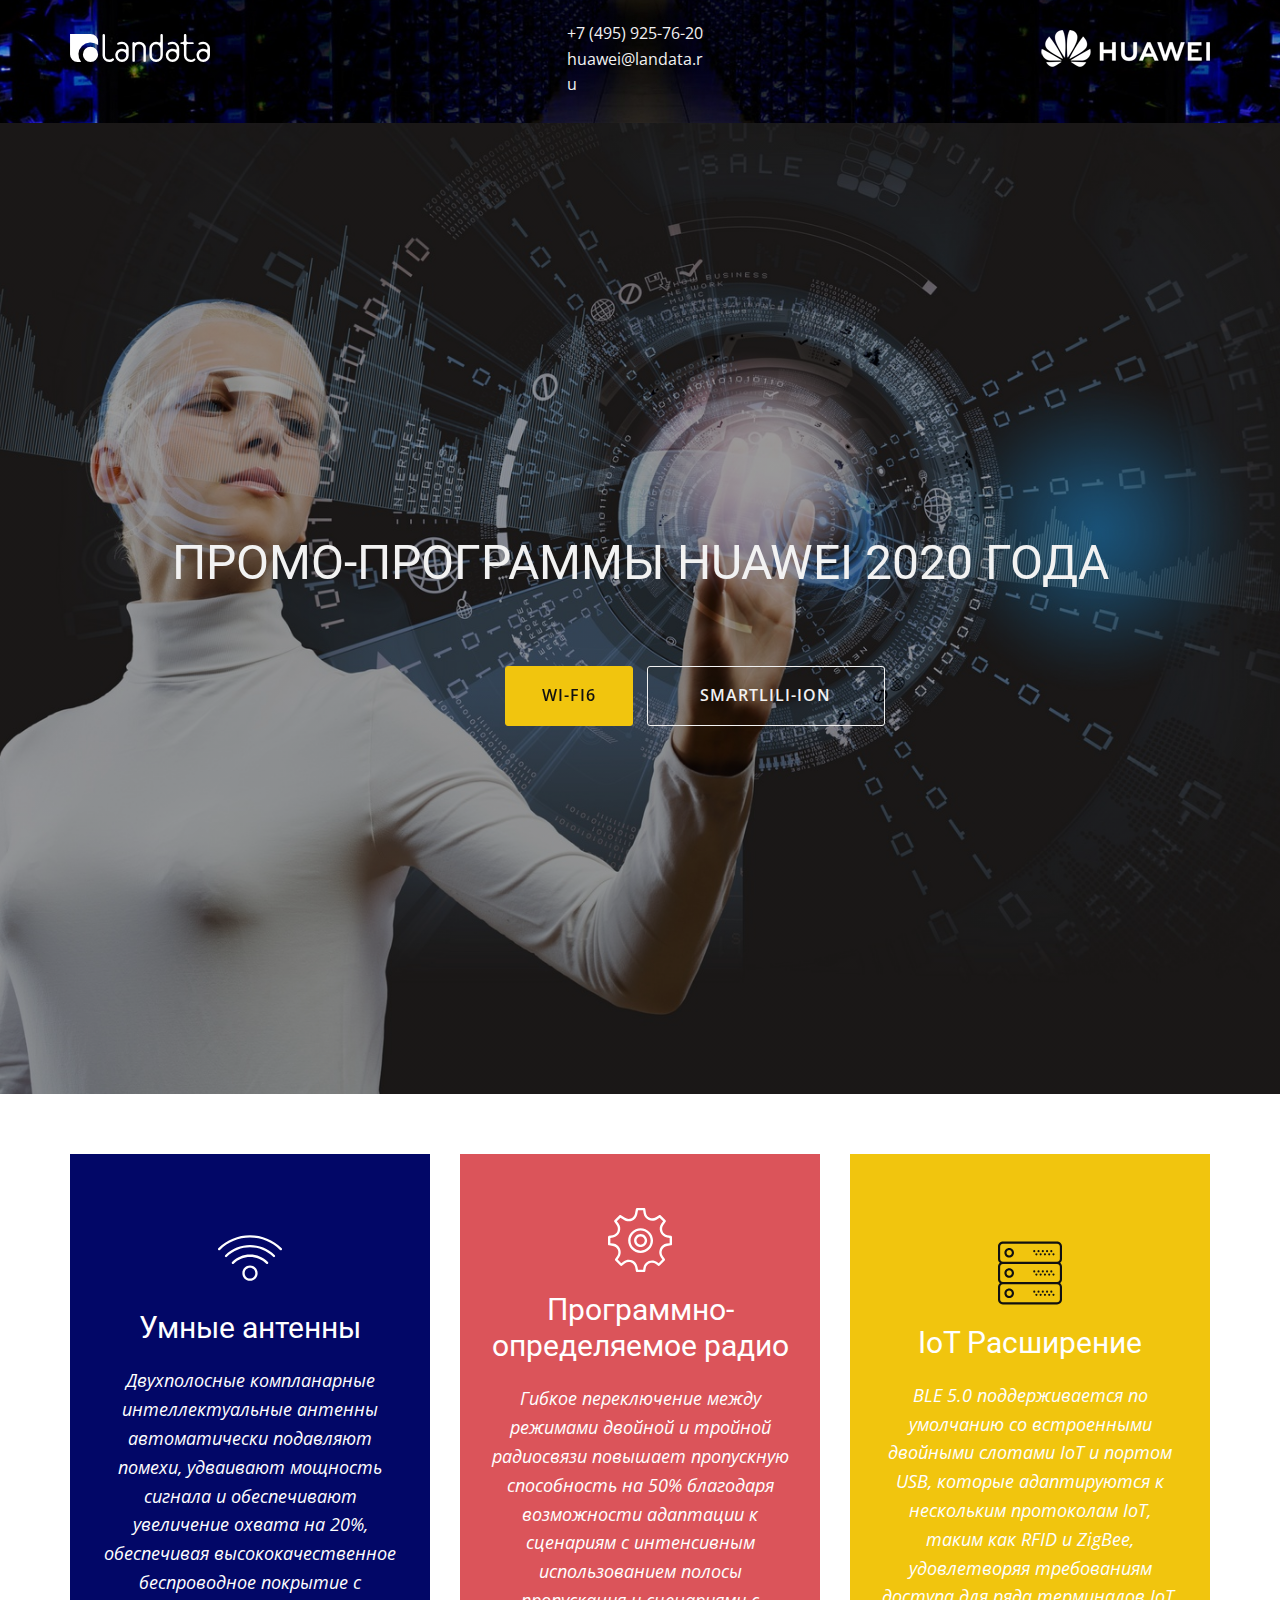
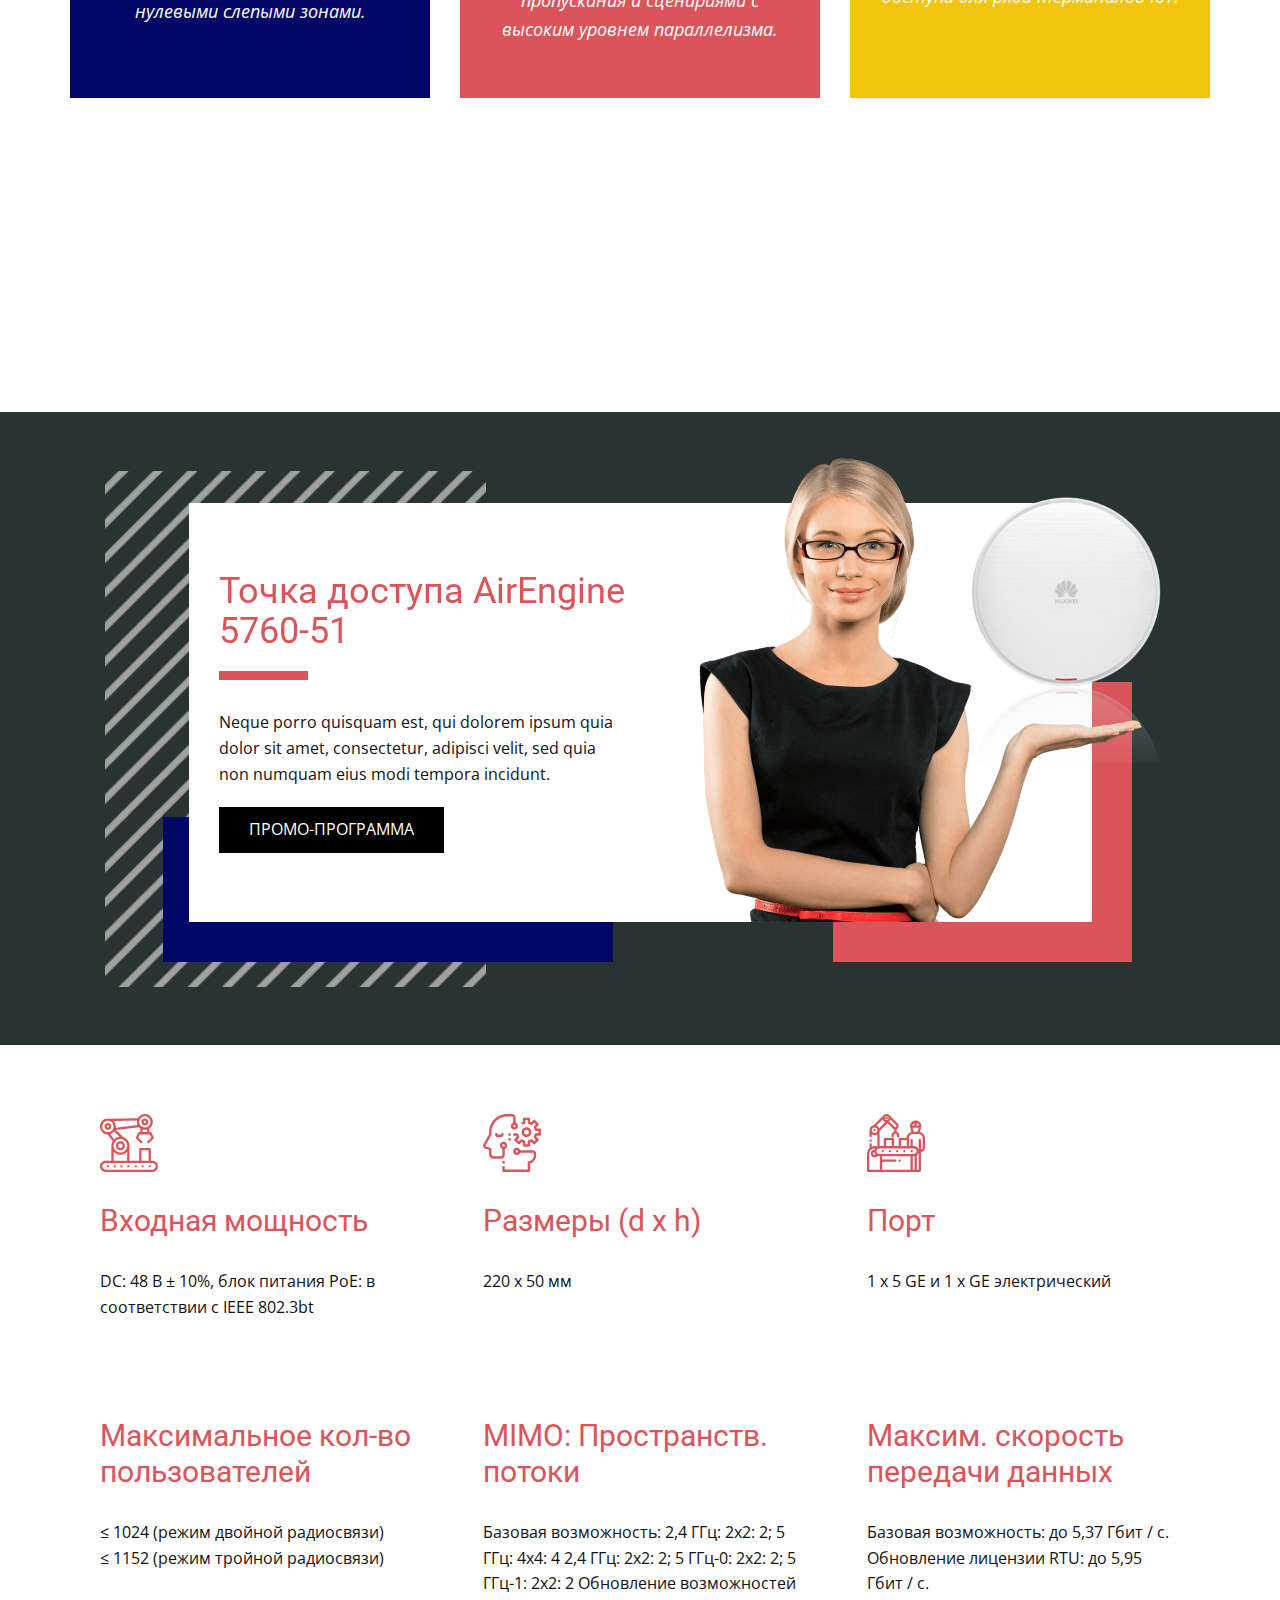
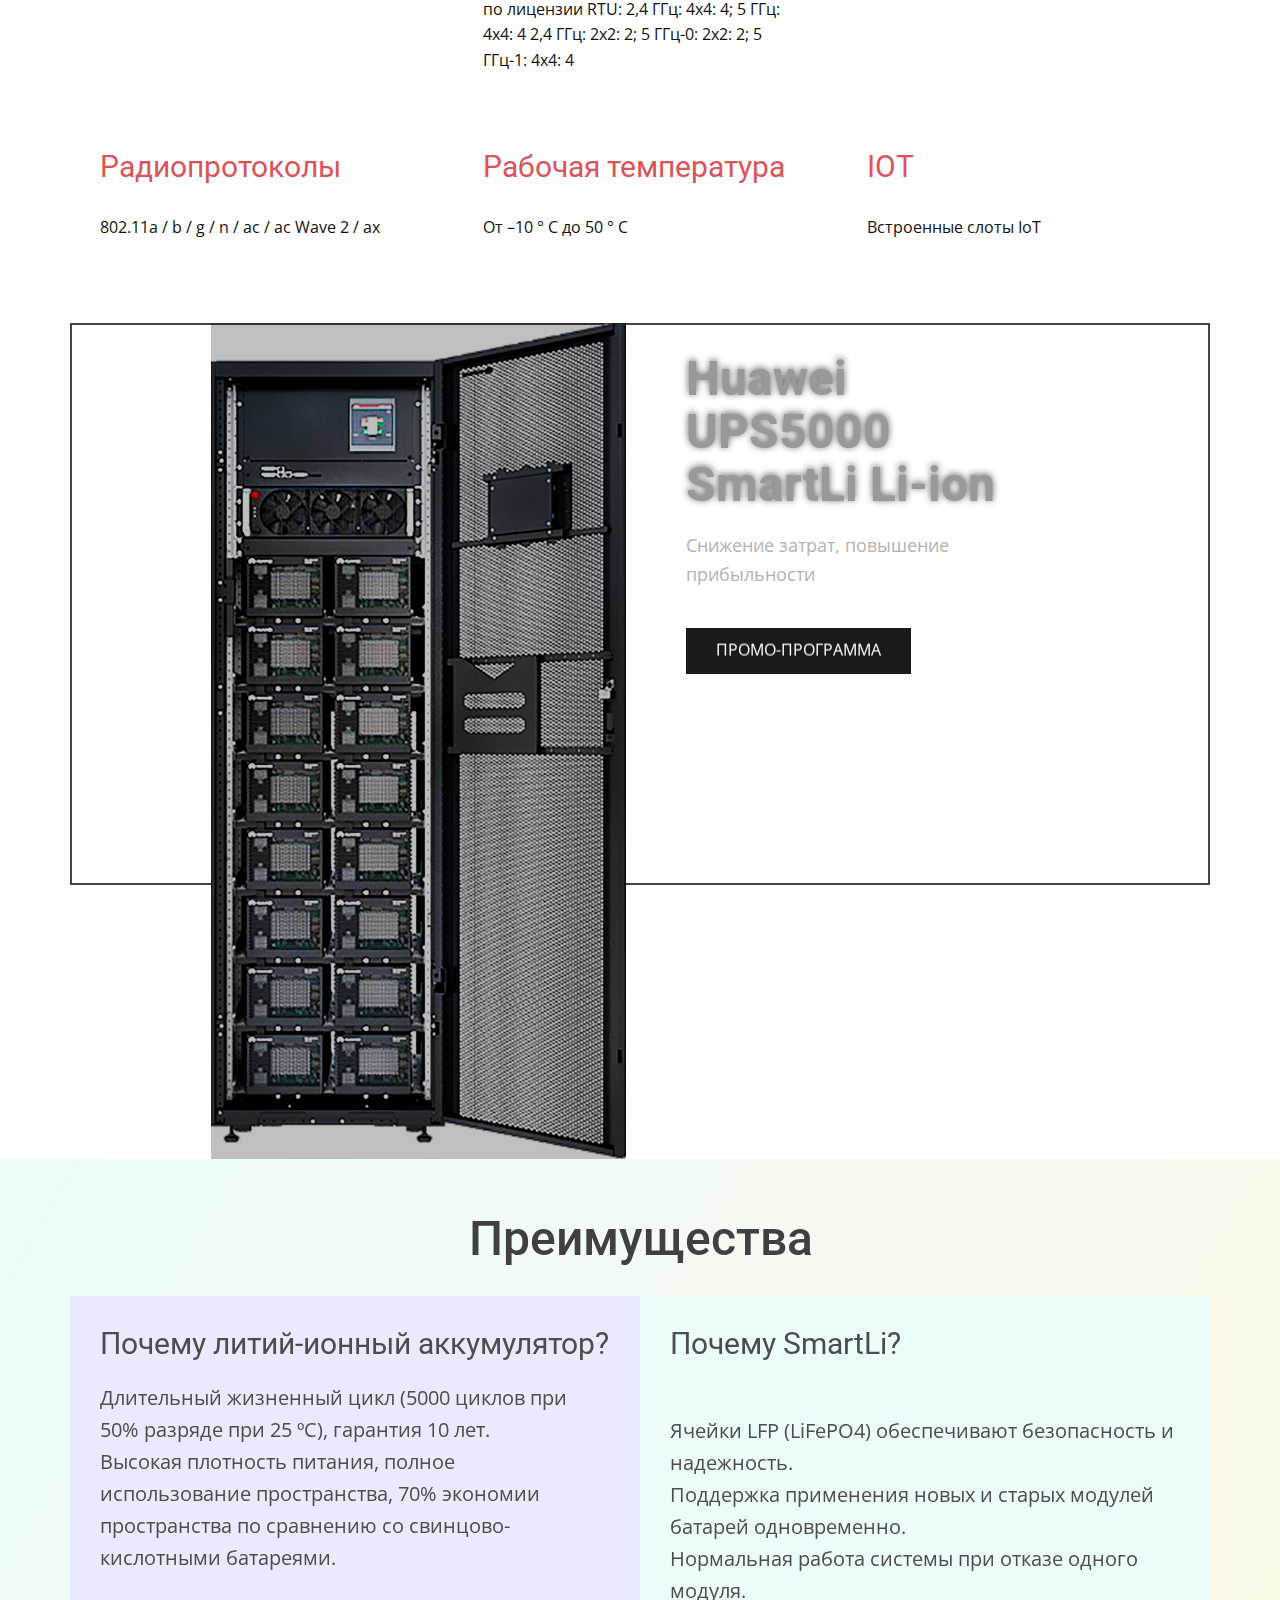
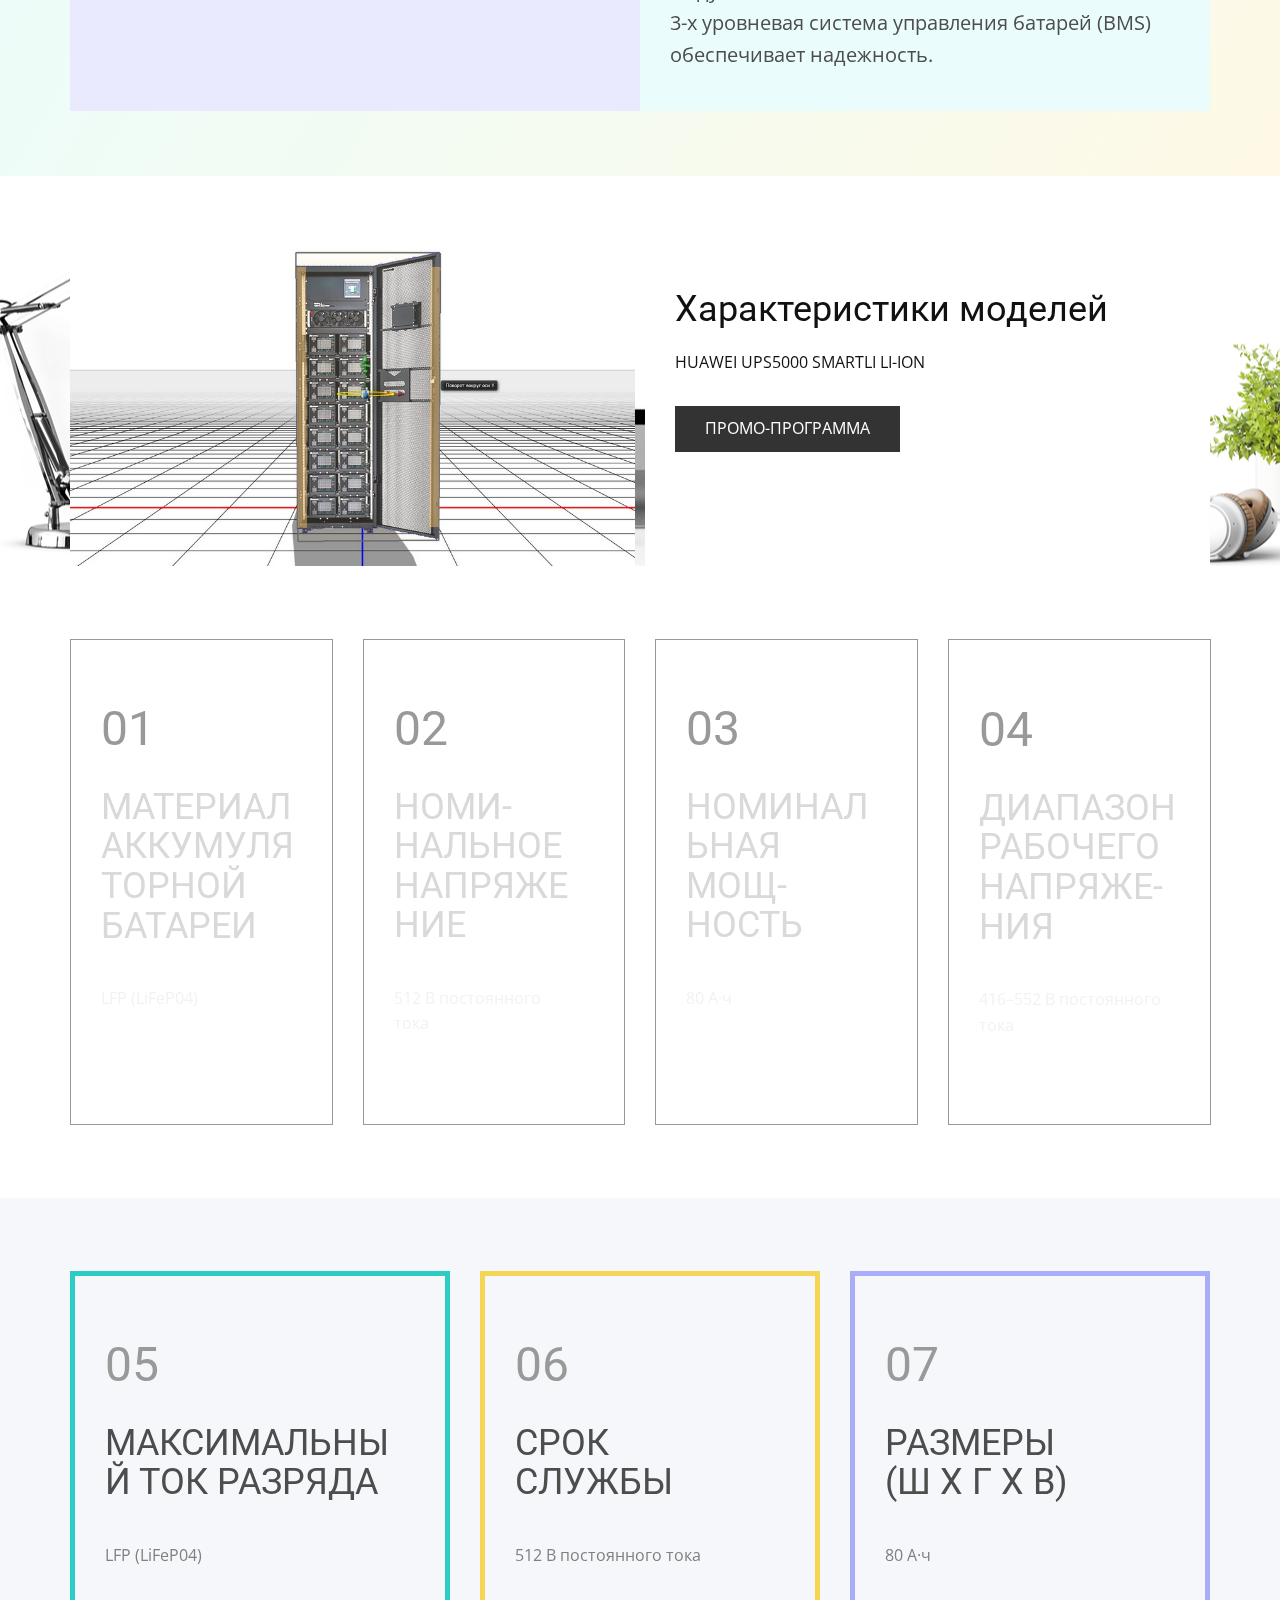
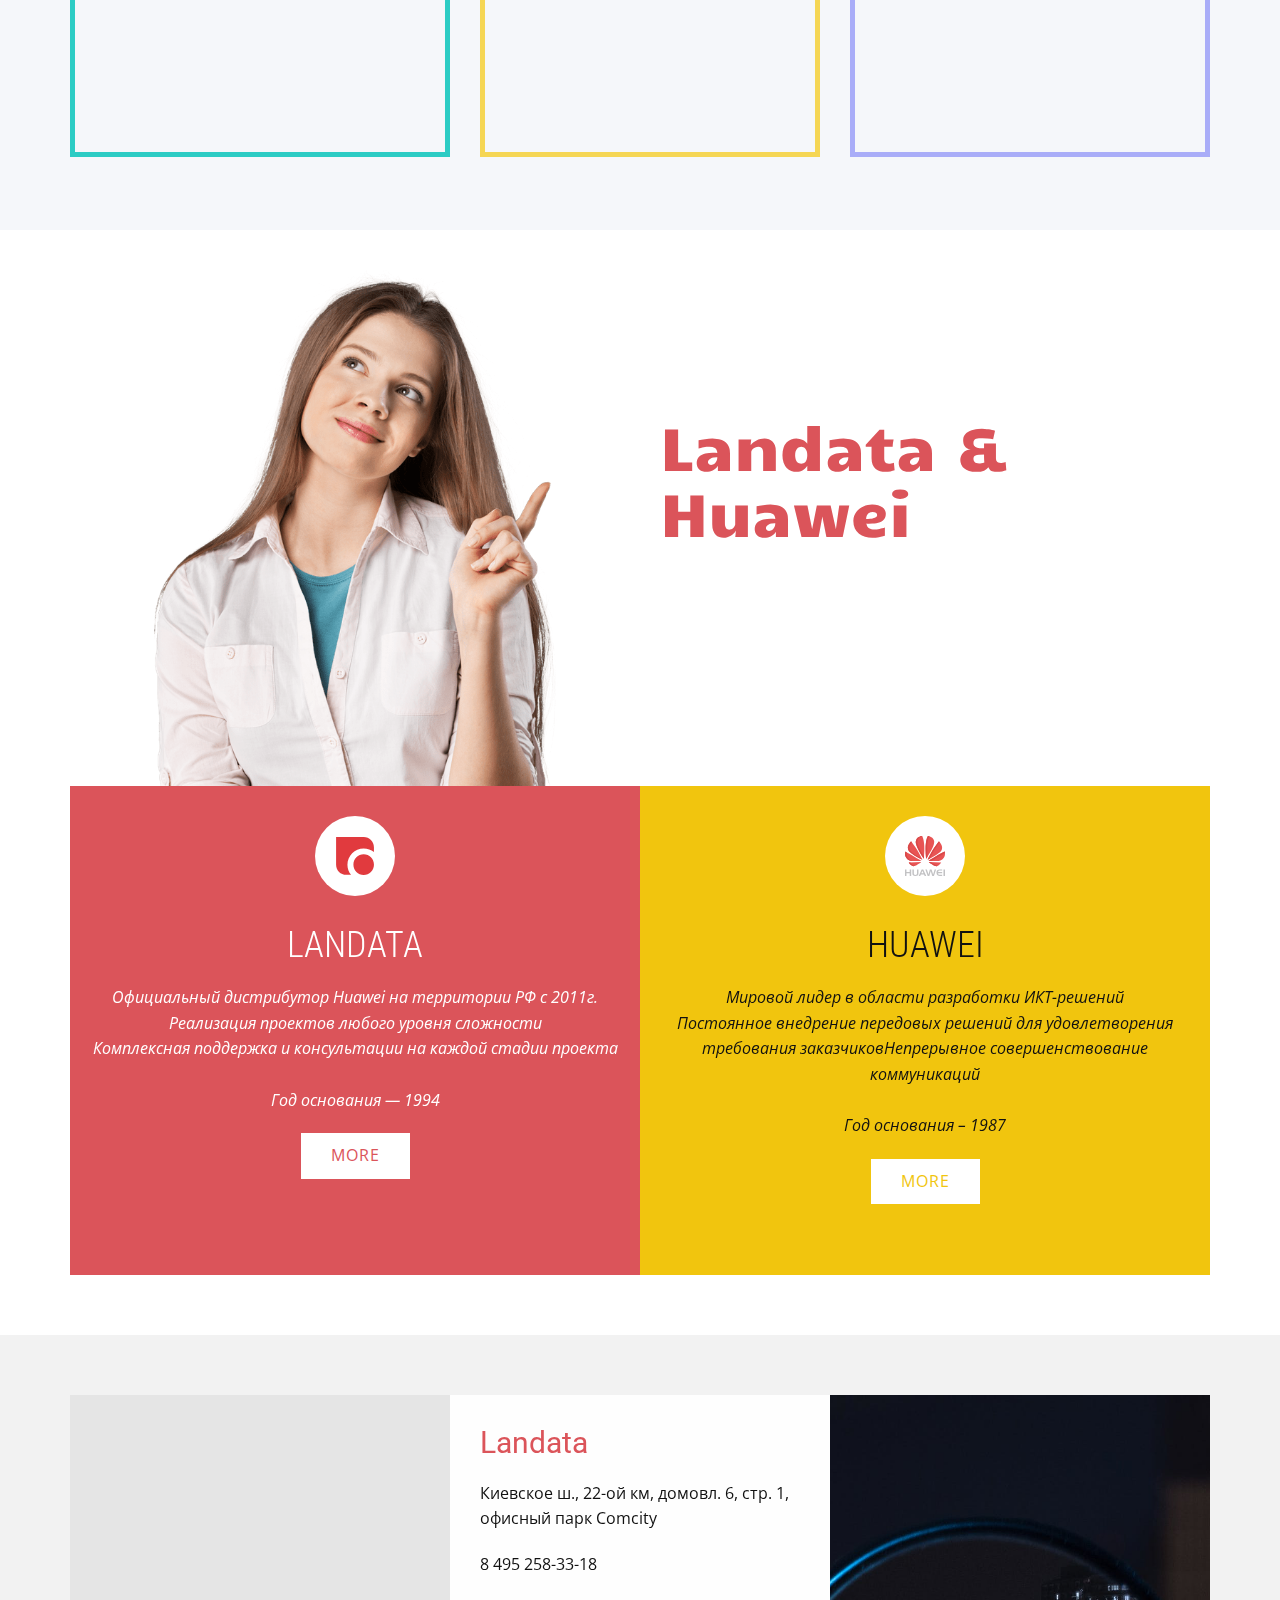
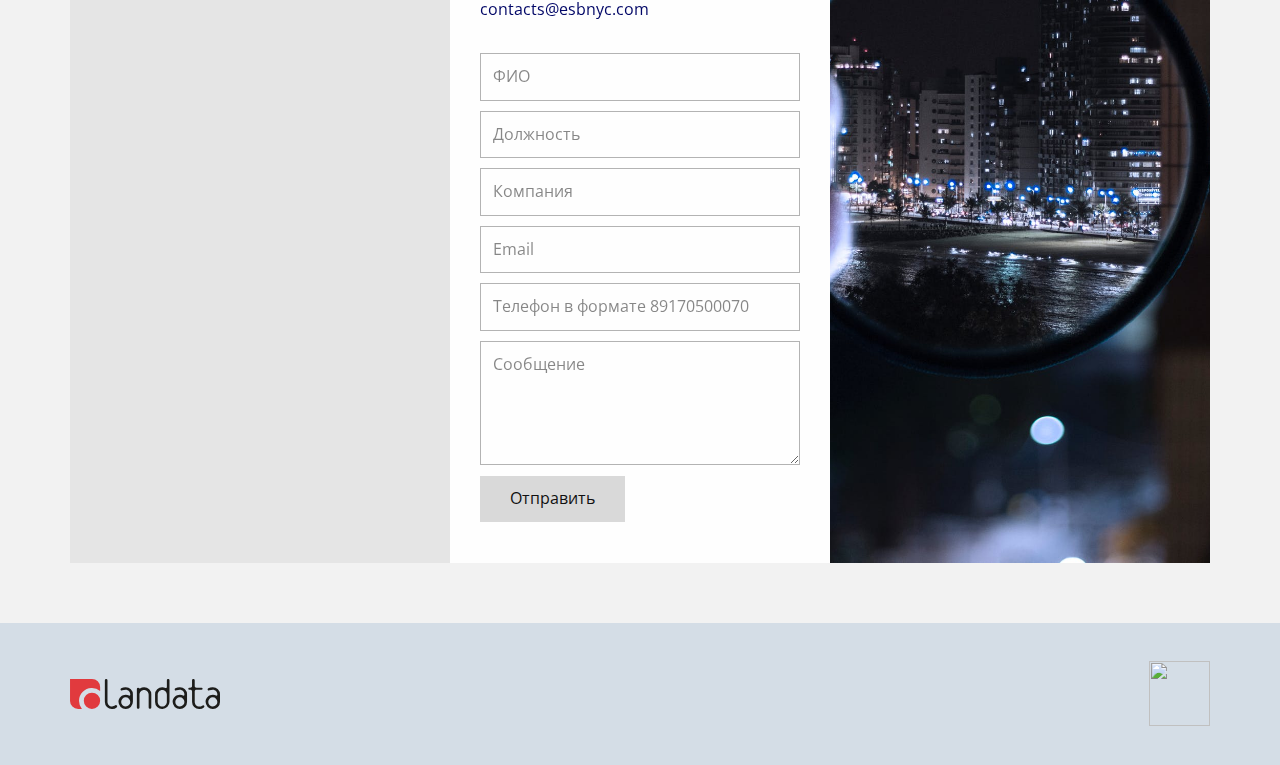
==== commit ecad8fe1: "landata-huawei" ====
--- a/Landata-Huawei/home.html
+++ b/Landata-Huawei/home.html
@@ -675,10 +675,11 @@
     </section>
     
     
-    <footer class="u-align-left-xs u-clearfix u-footer u-image u-footer" id="sec-6004"><div class="u-clearfix u-sheet u-valign-middle-xs u-sheet-1">
+    <footer class="u-align-left-xs u-clearfix u-footer u-image u-footer" id="sec-6004"><div class="u-clearfix u-sheet u-sheet-1">
         <a href="http://landata.ru" class="u-image u-logo u-image-1" data-image-width="372" data-image-height="74" title="websuite" target="_blank">
           <img src="images/Logo-Landata.svg" class="u-logo-image u-logo-image-1" data-image-width="150">
         </a>
+        <img src="images/Huawei_Standard_logo.svg" alt="" class="u-image u-image-default u-image-2" data-image-width="35" data-image-height="36">
       </div></footer>
     <span style="height: 72px; width: 72px; margin-left: 0; margin-right: auto; margin-top: 0; background-image: none; right: 10px; bottom: 10px;" class="u-back-to-top u-icon u-icon-rectangle u-opacity u-opacity-75 u-palette-3-base u-spacing-19 u-text-white" data-href="#">
       <svg class="u-svg-link" preserveAspectRatio="xMidYMin slice" viewBox="0 0 551.13 551.13"><use xmlns:xlink="http://www.w3.org/1999/xlink" xlink:href="#svg-1d98"></use></svg>
--- a/Landata-Huawei/nicepage.css
+++ b/Landata-Huawei/nicepage.css
@@ -26543,13 +26543,16 @@
 .u-header .u-logo-image-2 {max-width: 140px; max-height: 140px}
 .u-header .u-text-1 {margin-right: 97px; margin-left: 97px} }
  .u-footer {background-image: url("images/2020-04-07_201209.jpg"); background-position: 50% 50%}
-.u-footer .u-sheet-1 {min-height: 90px}
-.u-footer .u-image-1 {margin: 30px auto -30px 0}
-.u-footer .u-logo-image-1 {max-width: 150px; max-height: 150px; width: 150px} 
-@media (max-width: 1199px){ .u-footer .u-image-1 {width: 80px; height: 16px} }
-
-
-@media (max-width: 575px){ .u-footer .u-image-1 {width: 150px; margin-bottom: 30px} }
+.u-footer .u-sheet-1 {min-height: 142px}
+.u-footer .u-image-1 {margin: 56px auto 0 0}
+.u-footer .u-logo-image-1 {max-width: 150px; max-height: 150px; width: 150px}
+.u-footer .u-image-2 {width: 61px; height: 65px; margin: -48px 0 38px auto} 
+@media (max-width: 1199px){ .u-footer .u-sheet-1 {min-height: 90px}
+.u-footer .u-image-1 {width: 80px; height: 16px}
+.u-footer .u-image-2 {margin-top: -63px} }
+
+
+@media (max-width: 575px){ .u-footer .u-image-1 {width: 150px} }
 
  /*begin-variables base-font-size*/ 
  html { font-size: 16px; }
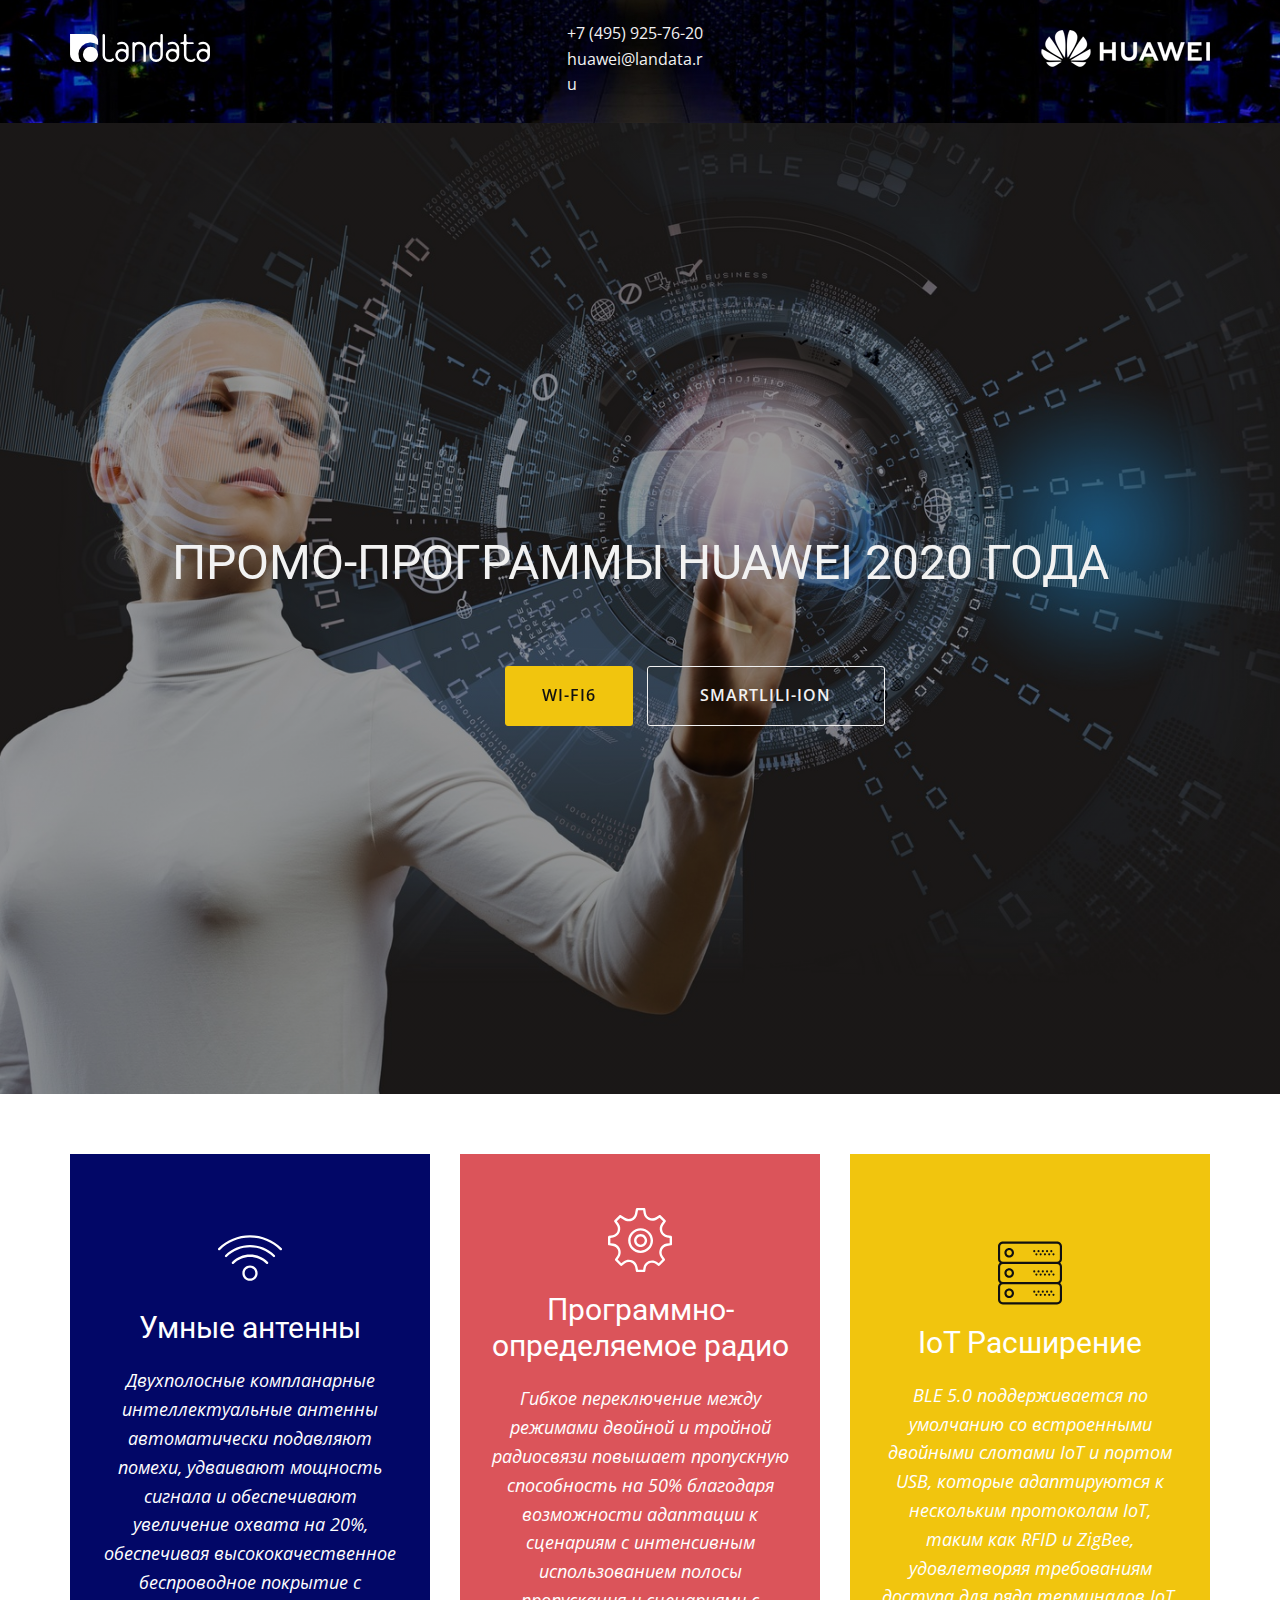
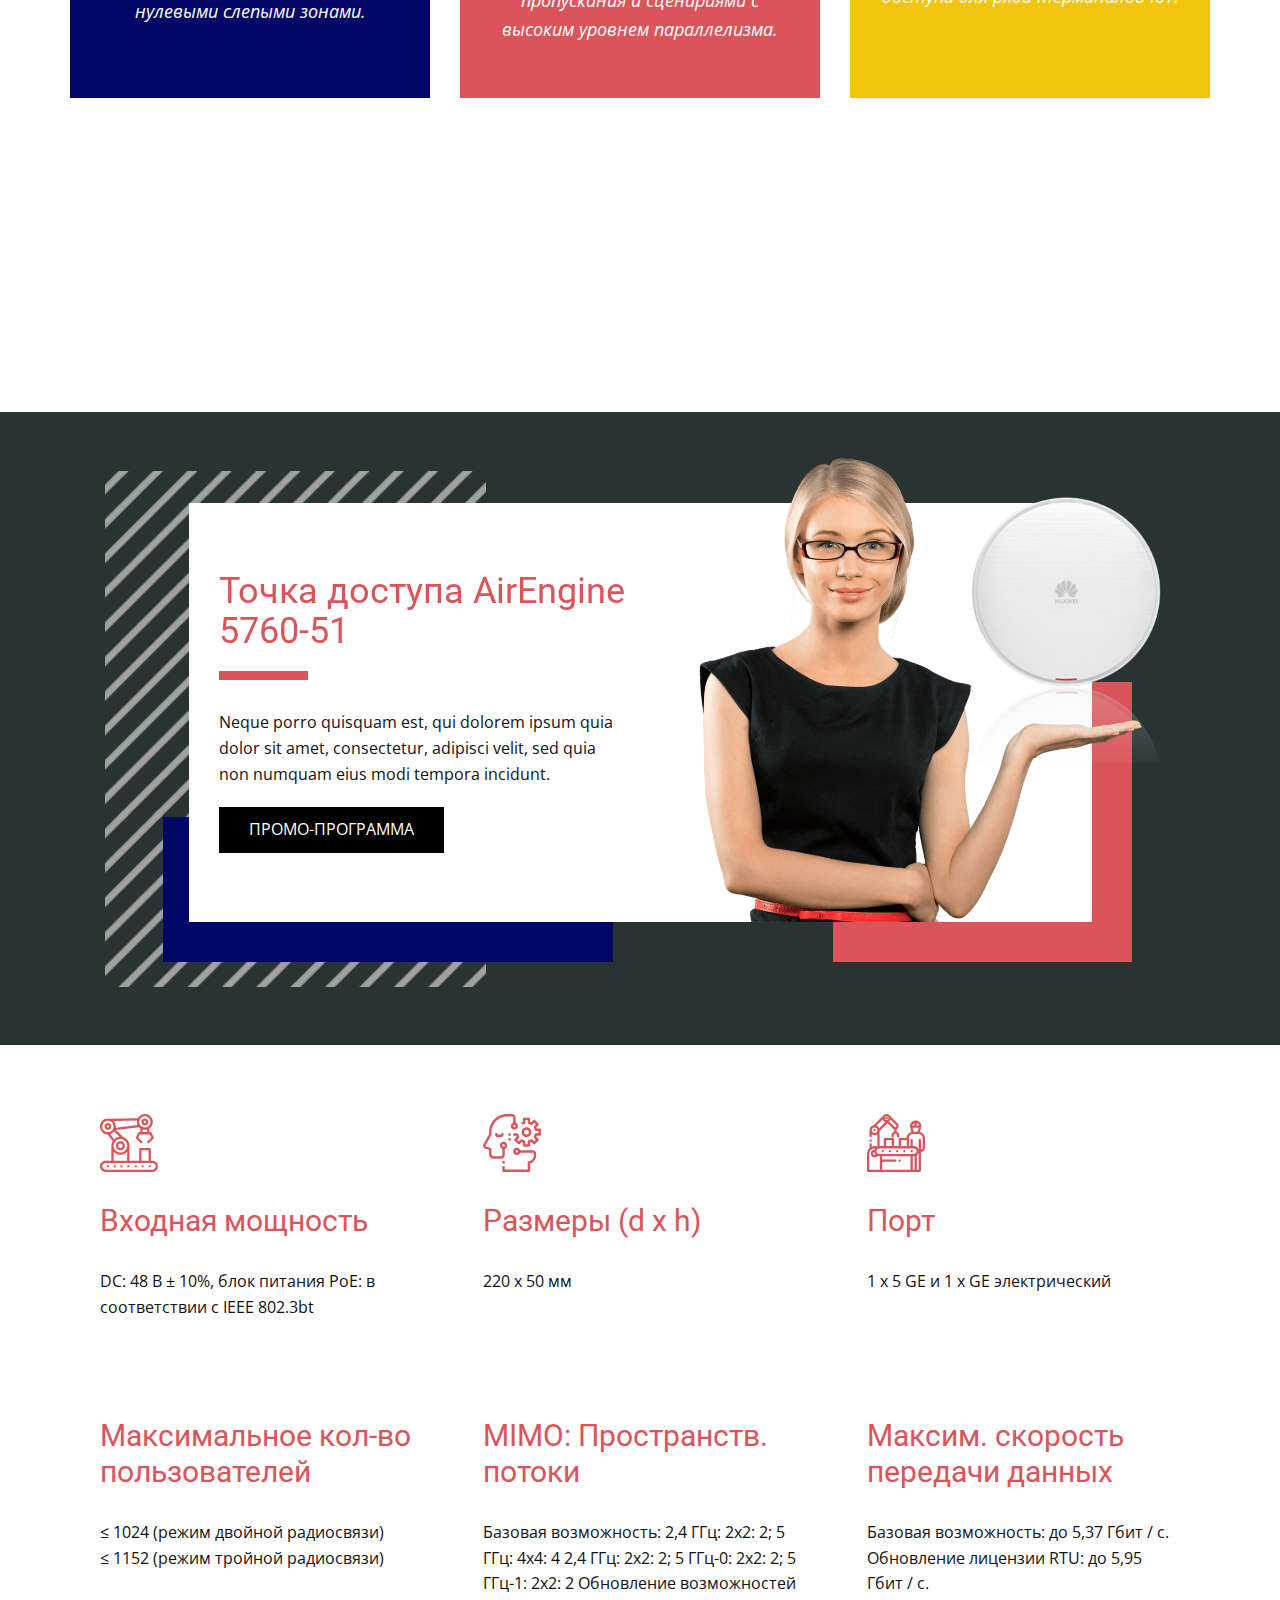
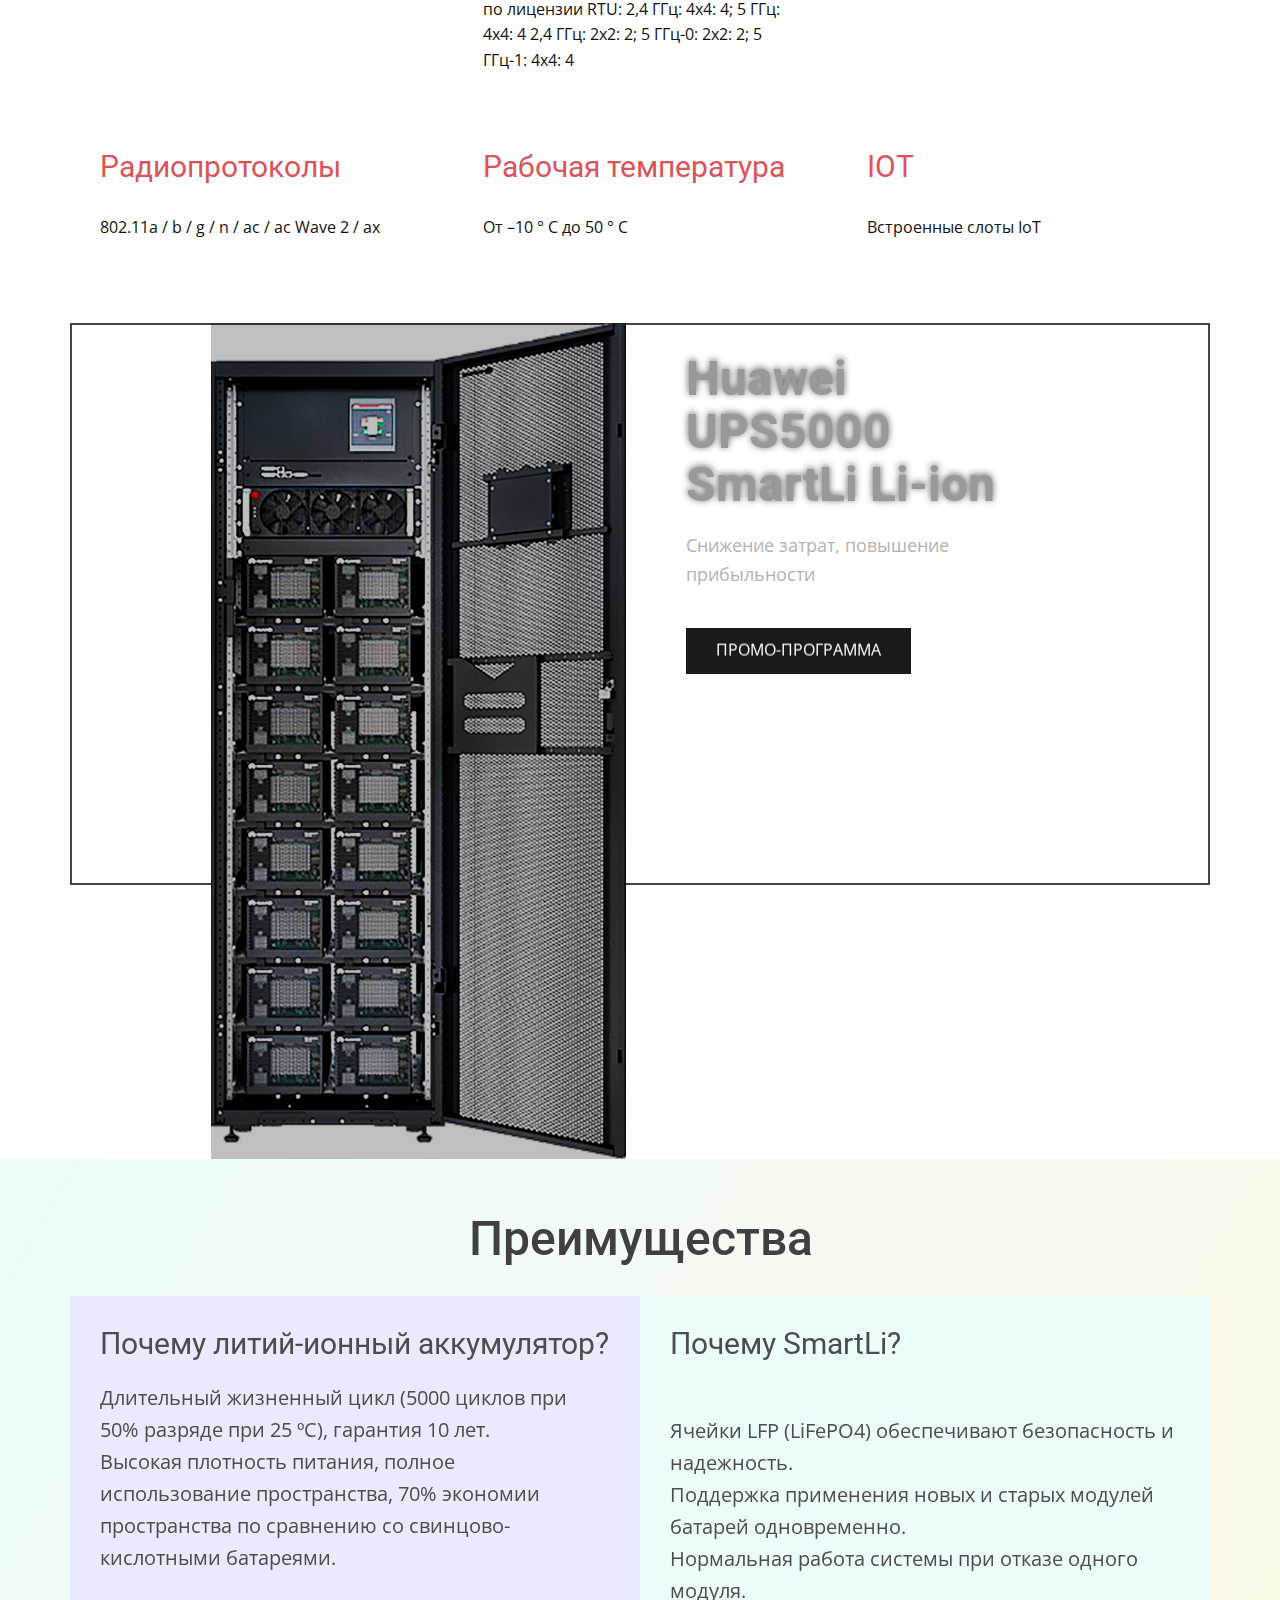
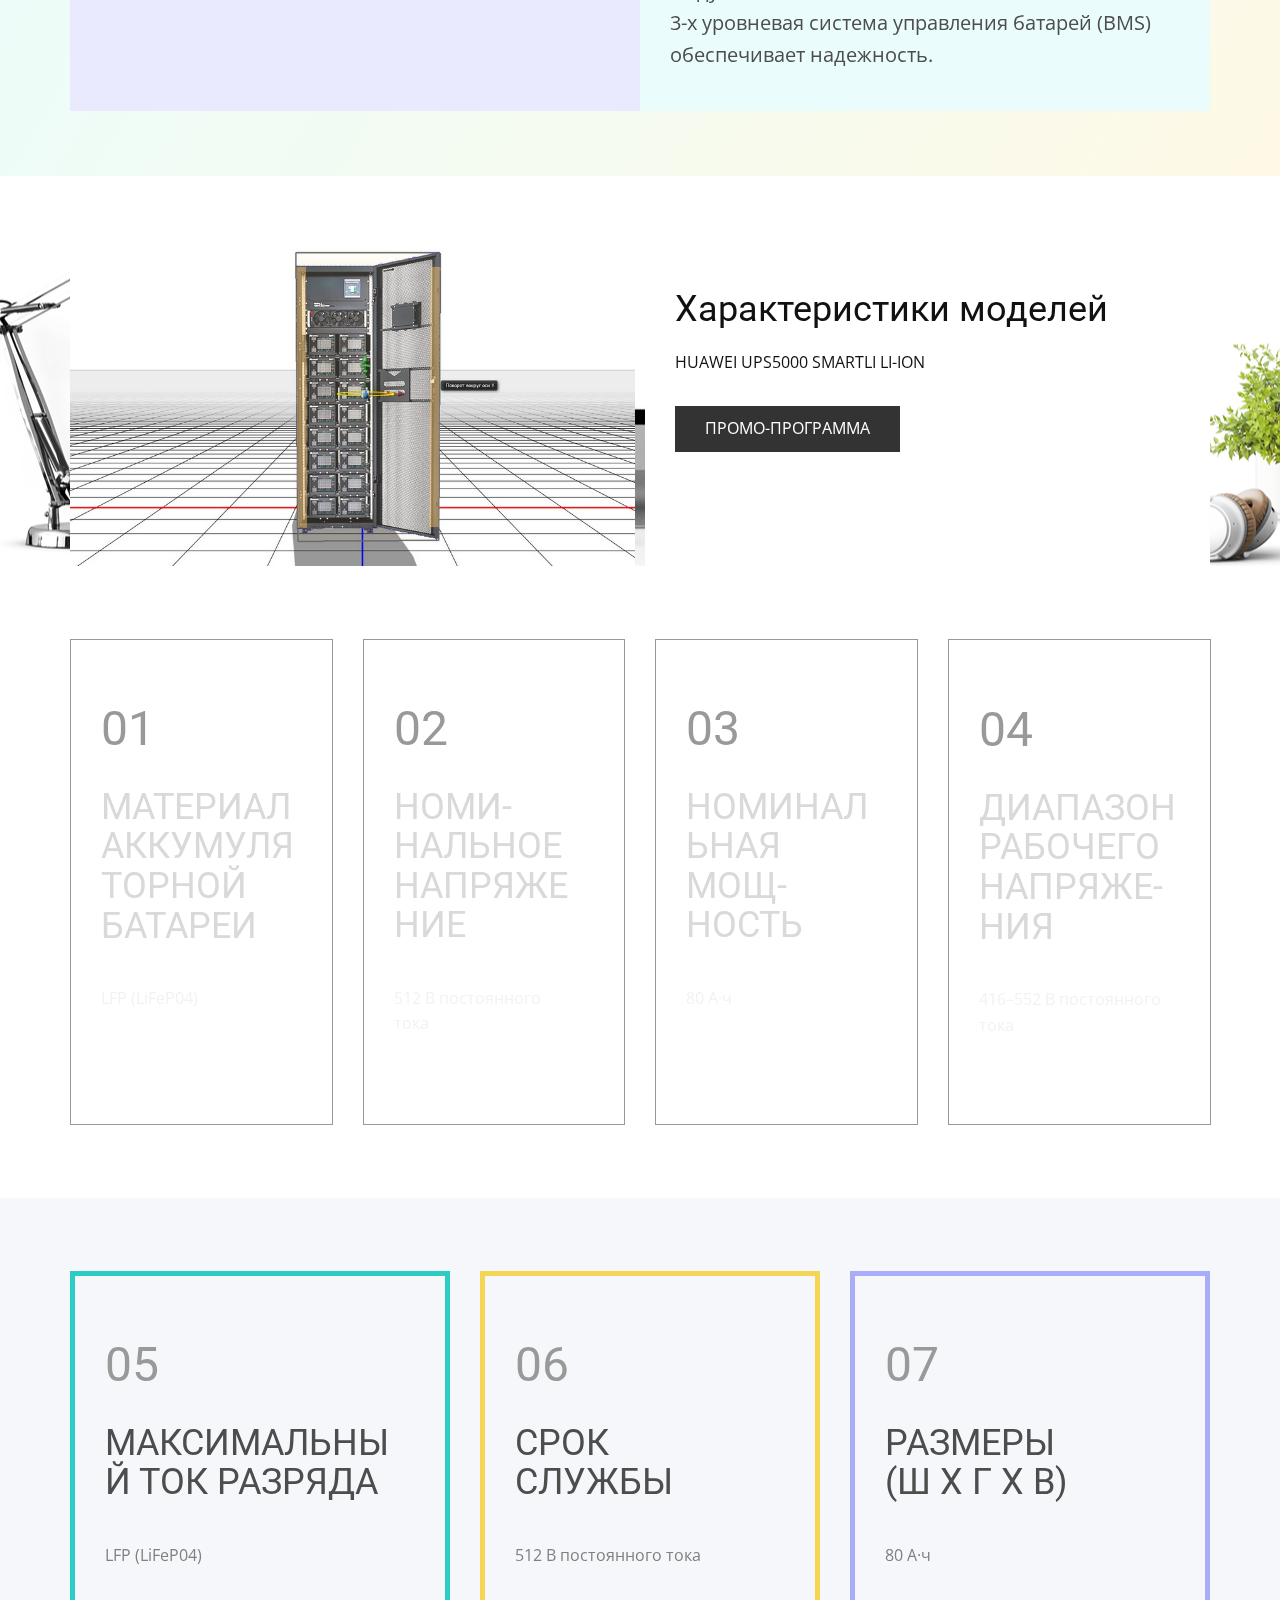
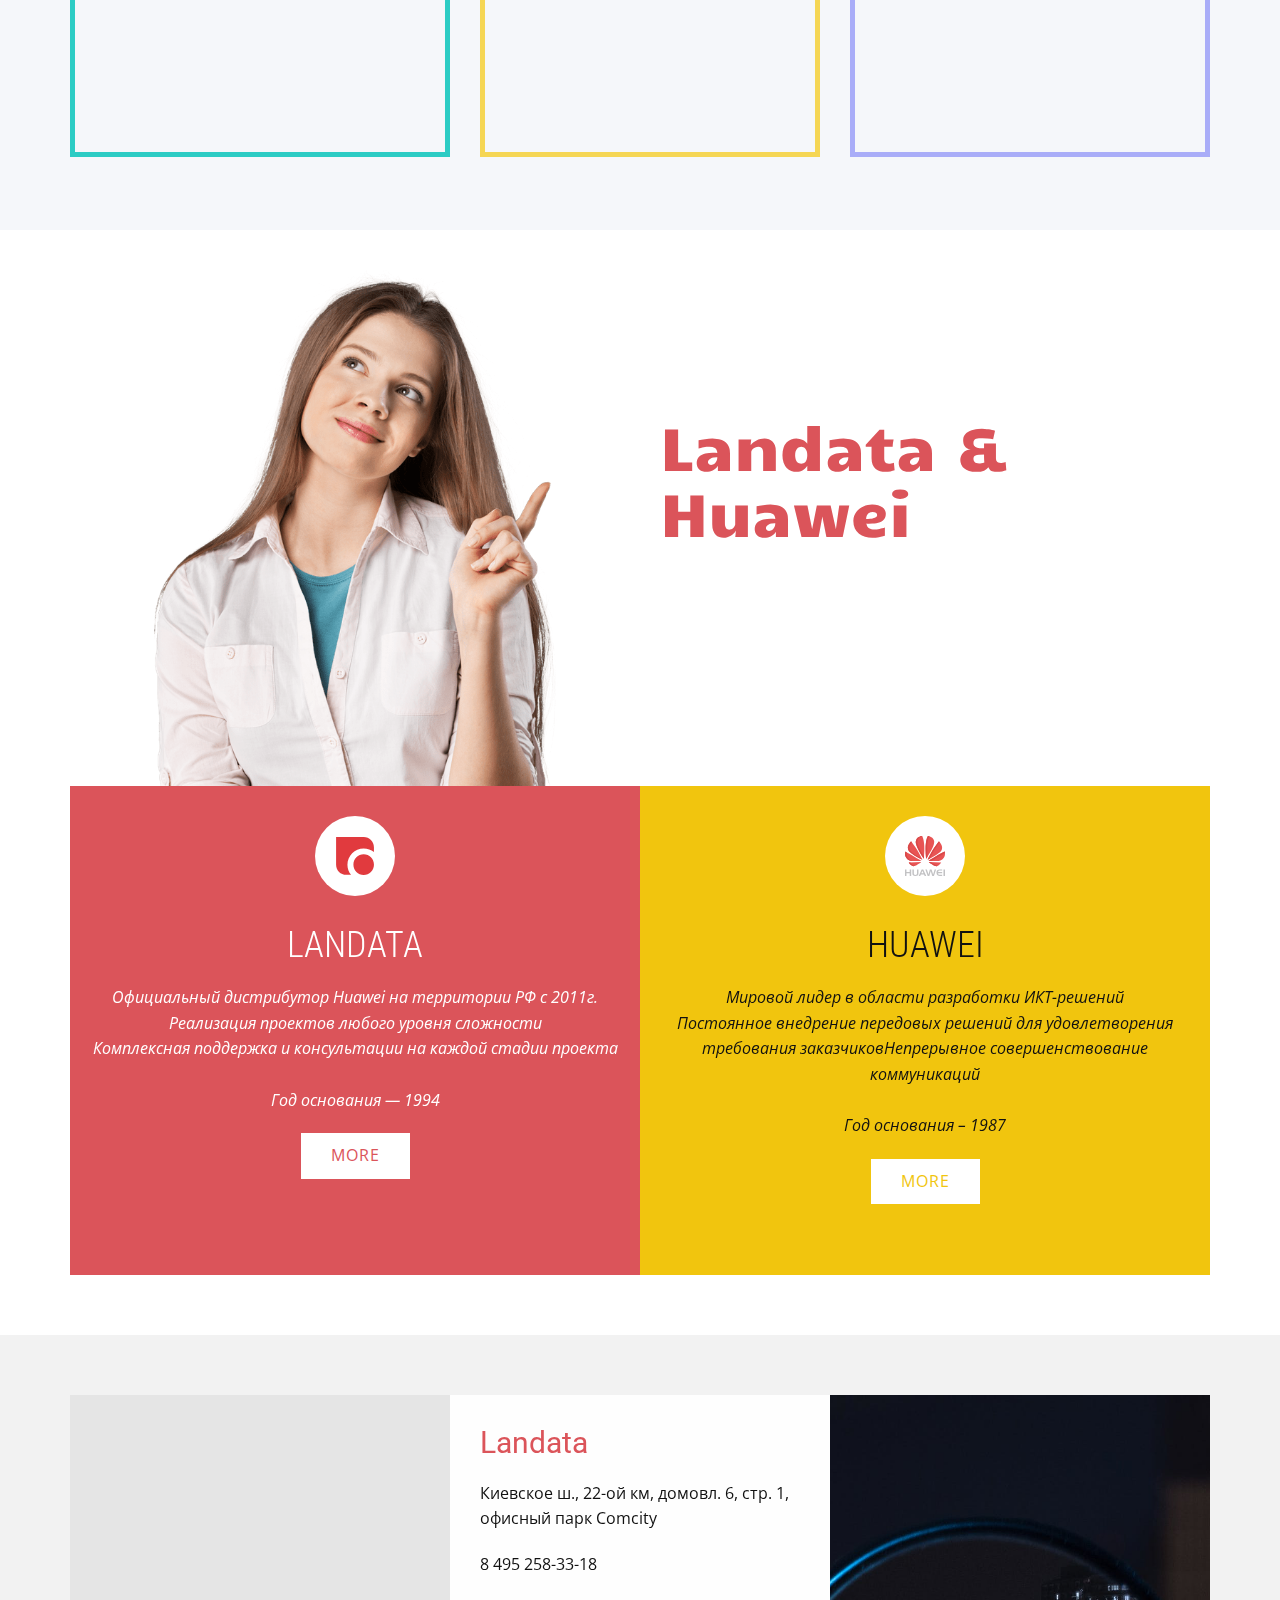
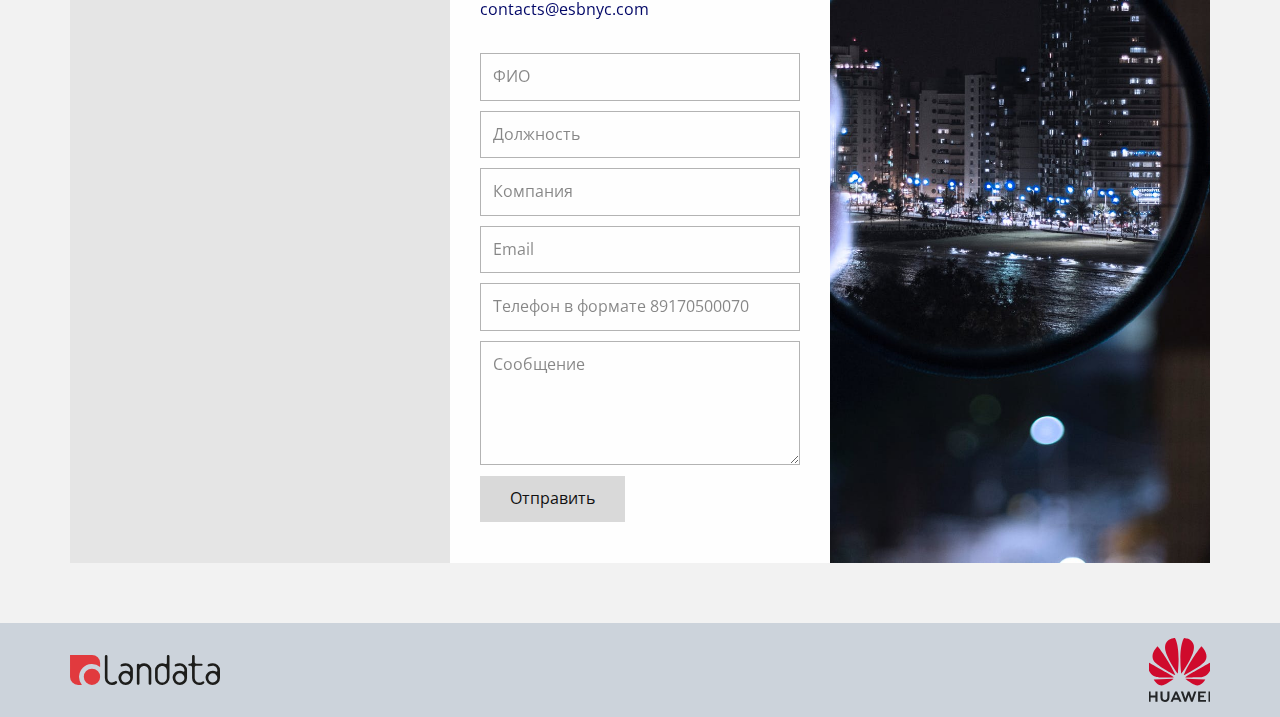
==== commit 891fc0c0: "landata-huawei" ====
--- a/Landata-Huawei/home.html
+++ b/Landata-Huawei/home.html
@@ -675,13 +675,13 @@
     </section>
     
     
-    <footer class="u-align-left-xs u-clearfix u-footer u-image u-footer" id="sec-6004"><div class="u-clearfix u-sheet u-sheet-1">
+    <footer class="u-align-left-xs u-clearfix u-footer u-palette-5-light-1 u-footer" id="sec-6004"><div class="u-clearfix u-sheet u-sheet-1">
         <a href="http://landata.ru" class="u-image u-logo u-image-1" data-image-width="372" data-image-height="74" title="websuite" target="_blank">
           <img src="images/Logo-Landata.svg" class="u-logo-image u-logo-image-1" data-image-width="150">
         </a>
-        <img src="images/Huawei_Standard_logo.svg" alt="" class="u-image u-image-default u-image-2" data-image-width="35" data-image-height="36">
+        <img class="u-expand-resize u-image u-image-2" src="images/Huawei_Standard_logo.svg" data-image-width="35" data-image-height="36">
       </div></footer>
-    <span style="height: 72px; width: 72px; margin-left: 0; margin-right: auto; margin-top: 0; background-image: none; right: 10px; bottom: 10px;" class="u-back-to-top u-icon u-icon-rectangle u-opacity u-opacity-75 u-palette-3-base u-spacing-19 u-text-white" data-href="#">
+    <span style="height: 46px; width: 46px; margin-left: 0; margin-right: auto; margin-top: 0; background-image: none; right: 10px; bottom: 25px;" class="u-back-to-top u-icon u-icon-rectangle u-opacity u-opacity-75 u-palette-3-base u-spacing-6 u-text-white" data-href="#">
       <svg class="u-svg-link" preserveAspectRatio="xMidYMin slice" viewBox="0 0 551.13 551.13"><use xmlns:xlink="http://www.w3.org/1999/xlink" xlink:href="#svg-1d98"></use></svg>
       <svg class="u-svg-content" enable-background="new 0 0 551.13 551.13" viewBox="0 0 551.13 551.13" xmlns="http://www.w3.org/2000/svg" id="svg-1d98"><path d="m275.565 189.451 223.897 223.897h51.668l-275.565-275.565-275.565 275.565h51.668z"></path></svg>
     </span>
--- a/Landata-Huawei/nicepage.css
+++ b/Landata-Huawei/nicepage.css
@@ -26542,17 +26542,15 @@
 .u-header .u-image-2 {margin-bottom: 28px}
 .u-header .u-logo-image-2 {max-width: 140px; max-height: 140px}
 .u-header .u-text-1 {margin-right: 97px; margin-left: 97px} }
- .u-footer {background-image: url("images/2020-04-07_201209.jpg"); background-position: 50% 50%}
-.u-footer .u-sheet-1 {min-height: 142px}
-.u-footer .u-image-1 {margin: 56px auto 0 0}
+ .u-footer {background-image: none}
+.u-footer .u-sheet-1 {min-height: 94px}
+.u-footer .u-image-1 {margin: 32px auto 0 0}
 .u-footer .u-logo-image-1 {max-width: 150px; max-height: 150px; width: 150px}
-.u-footer .u-image-2 {width: 61px; height: 65px; margin: -48px 0 38px auto} 
-@media (max-width: 1199px){ .u-footer .u-sheet-1 {min-height: 90px}
-.u-footer .u-image-1 {width: 80px; height: 16px}
-.u-footer .u-image-2 {margin-top: -63px} }
-
-
-@media (max-width: 575px){ .u-footer .u-image-1 {width: 150px} }
+.u-footer .u-image-2 {width: 61px; height: 64px; margin: -47px 0 15px auto} 
+@media (max-width: 1199px){ .u-footer .u-sheet-1 {min-height: 94px} }
+
+
+
 
  /*begin-variables base-font-size*/ 
  html { font-size: 16px; }
